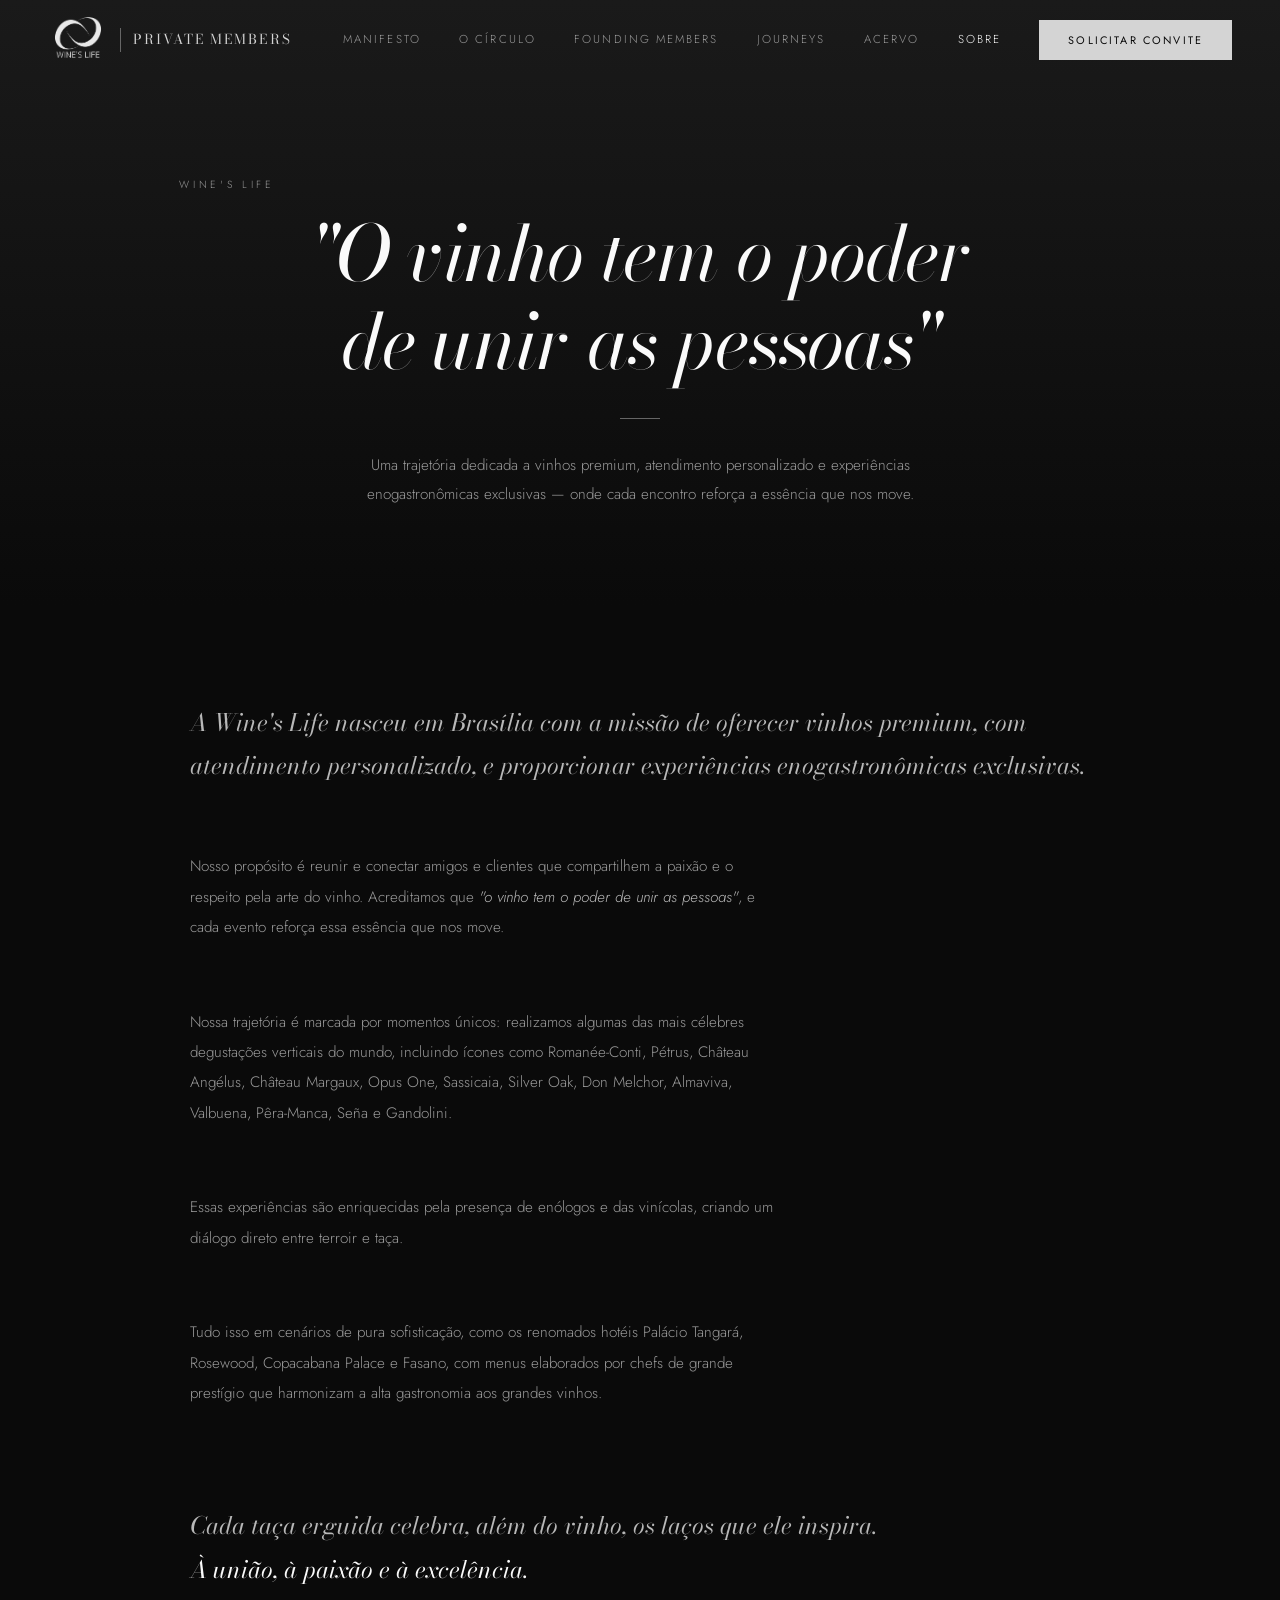
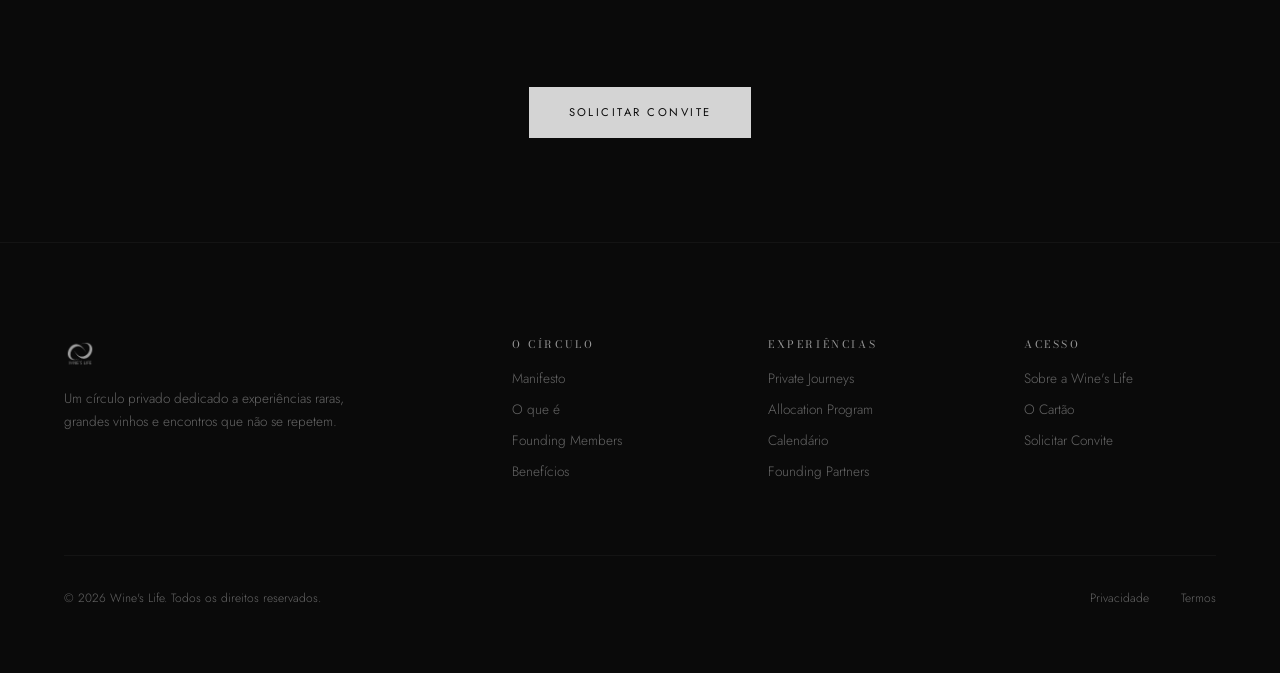
==== about.html @ d75885fa "Wine's Life Private Members - landing page completa Site estático com páginas: index, manifesto, jou" ====
<!DOCTYPE html>
<html lang="pt-BR">
<head>
  <meta charset="UTF-8">
  <meta name="viewport" content="width=device-width, initial-scale=1.0">
  <title>Sobre — Wine's Life Private Members</title>
  <link rel="preconnect" href="https://fonts.googleapis.com">
  <link rel="preconnect" href="https://fonts.gstatic.com" crossorigin>
  <link href="https://fonts.googleapis.com/css2?family=Bodoni+Moda:ital,opsz,wght@0,6..96,400;0,6..96,500;0,6..96,600;0,6..96,700;1,6..96,400;1,6..96,500&family=Jost:wght@200;300;400;500&display=swap" rel="stylesheet">
  <link rel="stylesheet" href="css/style.css">
</head>
<body>

  <nav class="nav">
    <a href="index.html" class="nav__logo">
      <img src="images/logo wines semfundo.png" alt="Wine's Life">
      <span class="nav__logo-text">Private Members</span>
    </a>
    <div class="nav__links">
      <a href="manifesto.html" class="nav__link">Manifesto</a>
      <a href="private-members.html" class="nav__link">O Círculo</a>
      <a href="founding-members.html" class="nav__link">Founding Members</a>
      <a href="journeys.html" class="nav__link">Journeys</a>
      <a href="acervo.html" class="nav__link">Acervo</a>
      <a href="about.html" class="nav__link">Sobre</a>
      <a href="invite.html" class="nav__cta">Solicitar Convite</a>
    </div>
    <div class="nav__toggle"><span></span><span></span><span></span></div>
  </nav>

  <div class="nav__mobile-menu">
    <a href="index.html">Home</a><a href="manifesto.html">Manifesto</a><a href="private-members.html">O Círculo</a><a href="founding-members.html">Founding Members</a><a href="journeys.html">Private Journeys</a><a href="acervo.html">Acervo</a><a href="about.html">Sobre</a><a href="invite.html">Solicitar Convite</a>
  </div>

  <section class="page-header" style="padding-left: var(--space-md); padding-right: var(--space-md);">
    <p class="section__eyebrow reveal">Wine's Life</p>
    <h1 class="section__title reveal" style="font-style: italic;">"O vinho tem o poder<br>de unir as pessoas"</h1>
    <div class="section__divider reveal"></div>
    <p class="section__description reveal">
      Uma trajetória dedicada a vinhos premium, atendimento personalizado
      e experiências enogastronômicas exclusivas — onde cada encontro
      reforça a essência que nos move.
    </p>
  </section>

  <section class="section section--lg section--dark">
    <div class="section__narrow">

      <div class="reveal">
        <p style="font-family: var(--font-display); font-size: clamp(1.2rem, 2vw, 1.5rem); font-style: italic; color: var(--silver-light); line-height: 1.8; margin-bottom: var(--space-lg);">
          A Wine's Life nasceu em Brasília com a missão de oferecer vinhos premium,
          com atendimento personalizado, e proporcionar experiências enogastronômicas
          exclusivas.
        </p>
        <p style="color: var(--silver); line-height: 2; margin-bottom: var(--space-lg);">
          Nosso propósito é reunir e conectar amigos e clientes que compartilhem a
          paixão e o respeito pela arte do vinho. Acreditamos que
          <em style="color: var(--silver-light);">"o vinho tem o poder de unir as pessoas"</em>,
          e cada evento reforça essa essência que nos move.
        </p>
        <p style="color: var(--silver); line-height: 2; margin-bottom: var(--space-lg);">
          Nossa trajetória é marcada por momentos únicos: realizamos algumas das
          mais célebres degustações verticais do mundo, incluindo ícones como
          Romanée-Conti, Pétrus, Château Angélus, Château Margaux, Opus One,
          Sassicaia, Silver Oak, Don Melchor, Almaviva, Valbuena, Pêra-Manca,
          Seña e Gandolini.
        </p>
        <p style="color: var(--silver); line-height: 2; margin-bottom: var(--space-lg);">
          Essas experiências são enriquecidas pela presença de enólogos e das
          vinícolas, criando um diálogo direto entre terroir e taça.
        </p>
        <p style="color: var(--silver); line-height: 2; margin-bottom: var(--space-lg);">
          Tudo isso em cenários de pura sofisticação, como os renomados hotéis
          Palácio Tangará, Rosewood, Copacabana Palace e Fasano, com menus
          elaborados por chefs de grande prestígio que harmonizam a alta
          gastronomia aos grandes vinhos.
        </p>
        <p style="font-family: var(--font-display); font-size: clamp(1.2rem, 2vw, 1.5rem); font-style: italic; color: var(--silver-light); line-height: 1.8; margin-top: var(--space-xl);">
          Cada taça erguida celebra, além do vinho, os laços que ele inspira.
          <br><span style="color: var(--white);">À união, à paixão e à excelência.</span>
        </p>
      </div>

      <div style="text-align: center; margin-top: var(--space-xl);" class="reveal">
        <a href="invite.html" class="btn btn--primary">Solicitar Convite</a>
      </div>

    </div>
  </section>

  <footer class="footer">
    <div class="footer__inner">
      <div class="footer__brand"><img src="images/logo wines semfundo.png" alt="Wine's Life"><p>Um círculo privado dedicado a experiências raras, grandes vinhos e encontros que não se repetem.</p></div>
      <div><h5 class="footer__col-title">O Círculo</h5><div class="footer__links"><a href="manifesto.html">Manifesto</a><a href="private-members.html">O que é</a><a href="founding-members.html">Founding Members</a><a href="benefits.html">Benefícios</a></div></div>
      <div><h5 class="footer__col-title">Experiências</h5><div class="footer__links"><a href="journeys.html">Private Journeys</a><a href="allocation.html">Allocation Program</a><a href="calendar.html">Calendário</a><a href="partners.html">Founding Partners</a></div></div>
      <div><h5 class="footer__col-title">Acesso</h5><div class="footer__links"><a href="about.html">Sobre a Wine's Life</a><a href="card.html">O Cartão</a><a href="invite.html">Solicitar Convite</a></div></div>
    </div>
    <div class="footer__bottom"><p class="footer__copy">&copy; 2026 Wine's Life. Todos os direitos reservados.</p><div class="footer__legal"><a href="#">Privacidade</a><a href="#">Termos</a></div></div>
  </footer>

  <script src="js/main.js"></script>
</body>
</html>
---- css/style.css ----
/* ============================================
   WINE'S LIFE PRIVATE MEMBERS
   Design System — Quiet Luxury
   Ref: Amex Centurion · Soho House · 67 Pall Mall · Krug
   ============================================ */

/* --- CSS Reset & Base --- */
*, *::before, *::after {
  margin: 0;
  padding: 0;
  box-sizing: border-box;
}

:root {
  /* Palette */
  --noir: #0a0a0a;
  --graphite: #1a1a1a;
  --graphite-light: #2a2a2a;
  --silver-dark: #666666;
  --silver: #999999;
  --silver-light: #b8b8b8;
  --platinum: #d4d4d4;
  --cream: #f0f0f0;
  --white: #fafafa;
  --pure-white: #ffffff;

  /* Typography */
  --font-display: 'Bodoni Moda', 'Georgia', serif;
  --font-body: 'Jost', 'Helvetica Neue', sans-serif;
  --font-mono: 'JetBrains Mono', monospace;

  /* Spacing */
  --space-xs: 0.5rem;
  --space-sm: 1rem;
  --space-md: 2rem;
  --space-lg: 4rem;
  --space-xl: 6rem;
  --space-2xl: 10rem;

  /* Transitions */
  --ease-out: cubic-bezier(0.16, 1, 0.3, 1);
  --ease-in-out: cubic-bezier(0.65, 0, 0.35, 1);
  --duration-fast: 0.3s;
  --duration-medium: 0.6s;
  --duration-slow: 1.2s;

  /* Layout */
  --nav-height: 80px;
  --max-width: 1400px;
  --content-width: 900px;
}

html {
  font-size: 16px;
  scroll-behavior: smooth;
  -webkit-font-smoothing: antialiased;
  -moz-osx-font-smoothing: grayscale;
}

body {
  font-family: var(--font-body);
  background-color: var(--noir);
  color: var(--platinum);
  line-height: 1.7;
  font-weight: 300;
  overflow-x: hidden;
}

::selection {
  background: var(--silver-dark);
  color: var(--white);
}

img {
  max-width: 100%;
  height: auto;
  display: block;
}

a {
  color: inherit;
  text-decoration: none;
}

ul, ol {
  list-style: none;
}

/* --- Typography --- */
h1, h2, h3, h4, h5, h6 {
  font-family: var(--font-display);
  font-weight: 400;
  line-height: 1.15;
  color: var(--white);
}

h1 {
  font-size: clamp(2.8rem, 6vw, 5.5rem);
  letter-spacing: -0.02em;
}

h2 {
  font-size: clamp(2rem, 4vw, 3.5rem);
  letter-spacing: -0.01em;
}

h3 {
  font-size: clamp(1.4rem, 2.5vw, 2rem);
}

h4 {
  font-size: clamp(1.1rem, 1.5vw, 1.4rem);
}

p {
  font-size: clamp(0.95rem, 1.1vw, 1.1rem);
  max-width: 65ch;
}

.text-silver { color: var(--silver); }
.text-platinum { color: var(--platinum); }
.text-white { color: var(--white); }

.label {
  font-family: var(--font-body);
  font-size: 0.7rem;
  font-weight: 400;
  letter-spacing: 0.25em;
  text-transform: uppercase;
  color: var(--silver);
}

.label--light {
  color: var(--silver-light);
}

/* --- Navigation --- */
.nav {
  position: fixed;
  top: 0;
  left: 0;
  width: 100%;
  height: var(--nav-height);
  z-index: 1000;
  display: flex;
  align-items: center;
  justify-content: space-between;
  padding: 0 clamp(1.5rem, 4vw, 3rem);
  background: transparent;
  transition: background var(--duration-medium) var(--ease-out),
              backdrop-filter var(--duration-medium) var(--ease-out);
}

.nav.scrolled {
  background: rgba(10, 10, 10, 0.92);
  backdrop-filter: blur(20px);
  -webkit-backdrop-filter: blur(20px);
  border-bottom: 1px solid rgba(255,255,255,0.04);
}

.nav__logo {
  display: flex;
  align-items: center;
  gap: 0.75rem;
}

.nav__logo img {
  height: 60px;
  width: auto;
  filter: brightness(0) invert(1);
  opacity: 0.9;
}

.nav__logo-text {
  font-family: var(--font-display);
  font-size: 0.85rem;
  letter-spacing: 0.15em;
  text-transform: uppercase;
  color: var(--platinum);
  font-weight: 400;
  border-left: 1px solid var(--silver-dark);
  padding-left: 0.75rem;
}

.nav__links {
  display: flex;
  align-items: center;
  gap: clamp(1.5rem, 3vw, 2.5rem);
}

.nav__link {
  font-family: var(--font-body);
  font-size: 0.72rem;
  font-weight: 300;
  letter-spacing: 0.18em;
  text-transform: uppercase;
  color: var(--silver);
  transition: color var(--duration-fast) var(--ease-out);
  position: relative;
}

.nav__link::after {
  content: '';
  position: absolute;
  bottom: -4px;
  left: 0;
  width: 0;
  height: 1px;
  background: var(--platinum);
  transition: width var(--duration-medium) var(--ease-out);
}

.nav__link:hover {
  color: var(--white);
}

.nav__link:hover::after {
  width: 100%;
}

.nav__cta {
  font-family: var(--font-body);
  font-size: 0.68rem;
  font-weight: 400;
  letter-spacing: 0.2em;
  text-transform: uppercase;
  color: var(--noir);
  background: var(--platinum);
  padding: 0.65rem 1.8rem;
  transition: all var(--duration-fast) var(--ease-out);
}

.nav__cta:hover {
  background: var(--white);
  transform: translateY(-1px);
}

/* Mobile Nav Toggle */
.nav__toggle {
  display: none;
  flex-direction: column;
  gap: 5px;
  cursor: pointer;
  padding: 8px;
  z-index: 1001;
}

.nav__toggle span {
  width: 24px;
  height: 1px;
  background: var(--platinum);
  transition: all var(--duration-fast) var(--ease-out);
}

.nav__toggle.active span:nth-child(1) {
  transform: rotate(45deg) translateY(4.5px);
}

.nav__toggle.active span:nth-child(2) {
  opacity: 0;
}

.nav__toggle.active span:nth-child(3) {
  transform: rotate(-45deg) translateY(-4.5px);
}

/* Mobile Menu */
.nav__mobile-menu {
  display: none;
  position: fixed;
  top: 0;
  left: 0;
  width: 100%;
  height: 100vh;
  background: var(--noir);
  z-index: 999;
  flex-direction: column;
  align-items: center;
  justify-content: center;
  gap: 2rem;
  opacity: 0;
  pointer-events: none;
  transition: opacity var(--duration-medium) var(--ease-out);
}

.nav__mobile-menu.active {
  opacity: 1;
  pointer-events: all;
}

.nav__mobile-menu a {
  font-family: var(--font-display);
  font-size: 1.8rem;
  color: var(--platinum);
  transition: color var(--duration-fast);
}

.nav__mobile-menu a:hover {
  color: var(--white);
}

/* --- Hero Section --- */
.hero {
  position: relative;
  height: 100vh;
  min-height: 700px;
  display: flex;
  align-items: center;
  justify-content: center;
  text-align: center;
  overflow: hidden;
}

.hero__bg {
  position: absolute;
  inset: 0;
  z-index: 0;
}

.hero__bg img,
.hero__bg video {
  width: 100%;
  height: 100%;
  object-fit: cover;
  opacity: 0.35;
}

.hero__overlay {
  position: absolute;
  inset: 0;
  background: linear-gradient(
    180deg,
    rgba(10,10,10,0.6) 0%,
    rgba(10,10,10,0.3) 40%,
    rgba(10,10,10,0.5) 70%,
    rgba(10,10,10,0.95) 100%
  );
  z-index: 1;
}

.hero__content {
  position: relative;
  z-index: 2;
  max-width: 800px;
  padding: 0 var(--space-md);
}

.hero__eyebrow {
  font-family: var(--font-body);
  font-size: 0.65rem;
  font-weight: 300;
  letter-spacing: 0.35em;
  text-transform: uppercase;
  color: var(--silver);
  margin-bottom: var(--space-md);
  opacity: 0;
  transform: translateY(20px);
  animation: fadeUp 1s var(--ease-out) 0.5s forwards;
}

.hero__title {
  font-family: var(--font-display);
  font-size: clamp(2.4rem, 5.5vw, 4.5rem);
  font-weight: 300;
  letter-spacing: -0.01em;
  line-height: 1.1;
  color: var(--white);
  margin-bottom: var(--space-sm);
  opacity: 0;
  transform: translateY(30px);
  animation: fadeUp 1.2s var(--ease-out) 0.8s forwards;
}

.hero__title em {
  font-style: italic;
  font-weight: 300;
}

.hero__subtitle {
  font-family: var(--font-display);
  font-size: clamp(1rem, 1.5vw, 1.25rem);
  font-weight: 300;
  font-style: italic;
  color: var(--silver-light);
  letter-spacing: 0.05em;
  margin-bottom: var(--space-lg);
  opacity: 0;
  transform: translateY(20px);
  animation: fadeUp 1s var(--ease-out) 1.2s forwards;
}

.hero__divider {
  width: 40px;
  height: 1px;
  background: var(--silver-dark);
  margin: 0 auto var(--space-md);
  opacity: 0;
  animation: fadeIn 1s var(--ease-out) 1.4s forwards;
}

.hero__description {
  font-size: clamp(0.9rem, 1vw, 1rem);
  color: var(--silver);
  max-width: 500px;
  margin: 0 auto var(--space-lg);
  line-height: 1.8;
  opacity: 0;
  transform: translateY(15px);
  animation: fadeUp 1s var(--ease-out) 1.5s forwards;
}

.hero__cta {
  opacity: 0;
  transform: translateY(15px);
  animation: fadeUp 1s var(--ease-out) 1.8s forwards;
}

.hero__scroll {
  position: absolute;
  bottom: 2.5rem;
  left: 50%;
  transform: translateX(-50%);
  z-index: 2;
  display: flex;
  flex-direction: column;
  align-items: center;
  gap: 0.5rem;
  opacity: 0;
  animation: fadeIn 1s var(--ease-out) 2.5s forwards;
}

.hero__scroll-text {
  font-size: 0.6rem;
  letter-spacing: 0.3em;
  text-transform: uppercase;
  color: var(--silver-dark);
}

.hero__scroll-line {
  width: 1px;
  height: 40px;
  background: linear-gradient(to bottom, var(--silver-dark), transparent);
  animation: scrollPulse 2s var(--ease-in-out) infinite;
}

/* --- Buttons --- */
.btn {
  display: inline-block;
  font-family: var(--font-body);
  font-size: 0.7rem;
  font-weight: 400;
  letter-spacing: 0.22em;
  text-transform: uppercase;
  padding: 1rem 2.5rem;
  border: none;
  cursor: pointer;
  transition: all var(--duration-fast) var(--ease-out);
  position: relative;
  overflow: hidden;
}

.btn--primary {
  background: var(--platinum);
  color: var(--noir);
}

.btn--primary:hover {
  background: var(--white);
  transform: translateY(-2px);
  box-shadow: 0 10px 30px rgba(0,0,0,0.3);
}

.btn--outline {
  background: transparent;
  color: var(--platinum);
  border: 1px solid var(--silver-dark);
}

.btn--outline:hover {
  border-color: var(--platinum);
  color: var(--white);
  transform: translateY(-2px);
}

.btn--ghost {
  background: transparent;
  color: var(--silver-light);
  padding: 0.5rem 0;
  letter-spacing: 0.18em;
  border-bottom: 1px solid var(--silver-dark);
}

.btn--ghost:hover {
  color: var(--white);
  border-color: var(--platinum);
}

/* --- Sections --- */
.section {
  padding: var(--space-xl) clamp(1.5rem, 5vw, 4rem);
}

.section--lg {
  padding: var(--space-xl) clamp(1.5rem, 5vw, 4rem);
}

.section__inner {
  max-width: var(--max-width);
  margin: 0 auto;
}

.section__narrow {
  max-width: var(--content-width);
  margin: 0 auto;
}

.section__header {
  text-align: center;
  margin-bottom: var(--space-xl);
}

.section__eyebrow {
  font-family: var(--font-body);
  font-size: 0.65rem;
  font-weight: 300;
  letter-spacing: 0.35em;
  text-transform: uppercase;
  color: var(--silver);
  margin-bottom: var(--space-sm);
}

.section__title {
  margin-bottom: var(--space-md);
}

.section__divider {
  width: 40px;
  height: 1px;
  background: var(--silver-dark);
  margin: 0 auto var(--space-md);
}

.section__description {
  color: var(--silver);
  max-width: 550px;
  margin: 0 auto;
  text-align: center;
  line-height: 1.9;
}

/* Alternating backgrounds */
.section--dark {
  background: var(--noir);
}

.section--graphite {
  background: var(--graphite);
}

.section--gradient {
  background: linear-gradient(180deg, var(--noir) 0%, var(--graphite) 100%);
}

/* --- Horizontal Rule --- */
.hr {
  border: none;
  height: 1px;
  background: linear-gradient(
    90deg,
    transparent 0%,
    var(--silver-dark) 20%,
    var(--silver-dark) 80%,
    transparent 100%
  );
  max-width: var(--max-width);
  margin: 0 auto;
}

/* --- Cards --- */
.card {
  background: var(--graphite);
  border: 1px solid rgba(255,255,255,0.04);
  padding: var(--space-lg);
  transition: all var(--duration-medium) var(--ease-out);
}

.card:hover {
  border-color: rgba(255,255,255,0.08);
  transform: translateY(-4px);
}

.card__number {
  font-family: var(--font-display);
  font-size: 2.5rem;
  font-weight: 300;
  color: var(--silver-dark);
  margin-bottom: var(--space-sm);
}

.card__title {
  font-family: var(--font-display);
  font-size: 1.3rem;
  color: var(--white);
  margin-bottom: var(--space-sm);
}

.card__text {
  color: var(--silver);
  font-size: 0.9rem;
  line-height: 1.8;
}

/* --- Benefits Editorial --- */
.benefits-editorial {
  display: flex;
  flex-direction: column;
  gap: 0;
}

.benefit-row {
  display: grid;
  grid-template-columns: 1fr 1fr;
  gap: 0;
  min-height: 480px;
  border-top: 1px solid rgba(255,255,255,0.06);
}

.benefit-row:last-child {
  border-bottom: 1px solid rgba(255,255,255,0.06);
}

.benefit-row:nth-child(even) .benefit-row__image {
  order: 2;
}

.benefit-row:nth-child(even) .benefit-row__content {
  order: 1;
}

.benefit-row__image {
  position: relative;
  overflow: hidden;
}

.benefit-row__image img {
  width: 100%;
  height: 100%;
  object-fit: cover;
  filter: grayscale(20%);
  transition: all var(--duration-slow) var(--ease-out);
}

.benefit-row:hover .benefit-row__image img {
  filter: grayscale(0%);
  transform: scale(1.03);
}

.benefit-row__content {
  display: flex;
  flex-direction: column;
  justify-content: center;
  padding: var(--space-lg) var(--space-xl);
}

.benefit-row__number {
  font-family: var(--font-body);
  font-size: 0.7rem;
  letter-spacing: 0.15em;
  color: var(--silver-dark);
  margin-bottom: var(--space-sm);
}

.benefit-row__title {
  font-family: var(--font-display);
  font-size: clamp(1.3rem, 2.5vw, 1.8rem);
  font-weight: 400;
  color: var(--white);
  font-style: italic;
  margin-bottom: 1rem;
  line-height: 1.2;
}

.benefit-row__text {
  font-size: 0.9rem;
  color: var(--silver);
  line-height: 2;
  max-width: 420px;
}

/* Legacy benefit grid (kept for benefits.html) */
.benefits-grid {
  display: grid;
  grid-template-columns: repeat(auto-fit, minmax(320px, 1fr));
  gap: 1px;
  background: rgba(255,255,255,0.04);
  border: 1px solid rgba(255,255,255,0.04);
}

.benefit-item {
  background: var(--noir);
  padding: var(--space-lg);
  transition: background var(--duration-medium) var(--ease-out);
}

.benefit-item:hover {
  background: var(--graphite);
}

.benefit-item__icon {
  font-size: 1.5rem;
  margin-bottom: var(--space-sm);
  color: var(--silver);
}

.benefit-item__title {
  font-family: var(--font-display);
  font-size: 1.15rem;
  color: var(--white);
  margin-bottom: 0.5rem;
  font-weight: 400;
}

.benefit-item__text {
  font-size: 0.85rem;
  color: var(--silver);
  line-height: 1.8;
}

/* --- Founding Members --- */
.founding {
  text-align: center;
}

.founding__number {
  font-family: var(--font-display);
  font-size: clamp(5rem, 12vw, 10rem);
  font-weight: 300;
  color: var(--silver-dark);
  line-height: 1;
  margin-bottom: var(--space-sm);
  letter-spacing: -0.03em;
}

.founding__label {
  font-family: var(--font-body);
  font-size: 0.7rem;
  letter-spacing: 0.3em;
  text-transform: uppercase;
  color: var(--silver);
  margin-bottom: var(--space-lg);
}

/* --- Partners Logo Grid --- */
.partners-grid {
  display: grid;
  grid-template-columns: repeat(auto-fit, minmax(180px, 1fr));
  gap: var(--space-lg);
  align-items: center;
  justify-items: center;
}

.partners-grid img {
  max-height: 40px;
  width: auto;
  opacity: 0.4;
  filter: brightness(0) invert(1);
  transition: opacity var(--duration-fast) var(--ease-out);
}

.partners-grid img:hover {
  opacity: 0.7;
}

/* --- Journey Cards --- */
.journey-grid {
  display: grid;
  grid-template-columns: repeat(auto-fit, minmax(300px, 1fr));
  gap: 1.5rem;
}

.journey-card {
  position: relative;
  aspect-ratio: 3/4;
  overflow: hidden;
  cursor: pointer;
}

.journey-card__img {
  width: 100%;
  height: 100%;
  object-fit: cover;
  transition: transform var(--duration-slow) var(--ease-out);
}

.journey-card:hover .journey-card__img {
  transform: scale(1.05);
}

.journey-card__overlay {
  position: absolute;
  inset: 0;
  background: linear-gradient(
    180deg,
    transparent 40%,
    rgba(10,10,10,0.9) 100%
  );
  display: flex;
  flex-direction: column;
  justify-content: flex-end;
  padding: var(--space-md);
}

.journey-card__title {
  font-family: var(--font-display);
  font-size: 1.4rem;
  color: var(--white);
  margin-bottom: 0.25rem;
}

.journey-card__subtitle {
  font-size: 0.75rem;
  letter-spacing: 0.15em;
  text-transform: uppercase;
  color: var(--silver);
}

/* --- Timeline / Calendar --- */
.timeline {
  position: relative;
  padding-left: var(--space-lg);
}

.timeline::before {
  content: '';
  position: absolute;
  left: 0;
  top: 0;
  bottom: 0;
  width: 1px;
  background: linear-gradient(
    to bottom,
    transparent,
    var(--silver-dark) 10%,
    var(--silver-dark) 90%,
    transparent
  );
}

.timeline__item {
  position: relative;
  padding-bottom: var(--space-lg);
}

.timeline__item::before {
  content: '';
  position: absolute;
  left: calc(-1 * var(--space-lg) - 3px);
  top: 8px;
  width: 7px;
  height: 7px;
  border-radius: 50%;
  background: var(--silver-dark);
  border: 1px solid var(--silver);
}

.timeline__date {
  font-size: 0.7rem;
  letter-spacing: 0.25em;
  text-transform: uppercase;
  color: var(--silver);
  margin-bottom: 0.5rem;
}

.timeline__title {
  font-family: var(--font-display);
  font-size: 1.3rem;
  color: var(--white);
  margin-bottom: 0.5rem;
}

.timeline__text {
  font-size: 0.9rem;
  color: var(--silver);
}

/* --- Form --- */
.form {
  max-width: 600px;
  margin: 0 auto;
}

.form__group {
  margin-bottom: var(--space-md);
}

.form__label {
  display: block;
  font-size: 0.7rem;
  letter-spacing: 0.2em;
  text-transform: uppercase;
  color: var(--silver);
  margin-bottom: 0.5rem;
}

.form__input,
.form__textarea,
.form__select {
  width: 100%;
  padding: 1rem;
  background: var(--graphite);
  border: 1px solid rgba(255,255,255,0.06);
  color: var(--white);
  font-family: var(--font-body);
  font-size: 0.95rem;
  font-weight: 300;
  transition: border-color var(--duration-fast) var(--ease-out);
  outline: none;
}

.form__input:focus,
.form__textarea:focus,
.form__select:focus {
  border-color: var(--silver);
}

.form__input::placeholder,
.form__textarea::placeholder {
  color: var(--silver-dark);
}

.form__textarea {
  min-height: 120px;
  resize: vertical;
}

.form__select option {
  background: var(--graphite);
  color: var(--white);
}

.form__row {
  display: grid;
  grid-template-columns: 1fr 1fr;
  gap: var(--space-md);
}

.form__submit {
  width: 100%;
  margin-top: var(--space-sm);
}

/* --- Footer --- */
.footer {
  padding: var(--space-xl) clamp(1.5rem, 5vw, 4rem) var(--space-lg);
  border-top: 1px solid rgba(255,255,255,0.04);
}

.footer__inner {
  max-width: var(--max-width);
  margin: 0 auto;
  display: grid;
  grid-template-columns: 2fr 1fr 1fr 1fr;
  gap: var(--space-lg);
}

.footer__brand img {
  height: 32px;
  filter: brightness(0) invert(1);
  opacity: 0.6;
  margin-bottom: var(--space-sm);
}

.footer__brand p {
  font-size: 0.85rem;
  color: var(--silver-dark);
  max-width: 300px;
  line-height: 1.7;
}

.footer__col-title {
  font-size: 0.65rem;
  letter-spacing: 0.25em;
  text-transform: uppercase;
  color: var(--silver);
  margin-bottom: var(--space-sm);
}

.footer__links a {
  display: block;
  font-size: 0.85rem;
  color: var(--silver-dark);
  margin-bottom: 0.5rem;
  transition: color var(--duration-fast);
}

.footer__links a:hover {
  color: var(--platinum);
}

.footer__bottom {
  max-width: var(--max-width);
  margin: var(--space-lg) auto 0;
  padding-top: var(--space-md);
  border-top: 1px solid rgba(255,255,255,0.04);
  display: flex;
  justify-content: space-between;
  align-items: center;
}

.footer__copy {
  font-size: 0.75rem;
  color: var(--silver-dark);
}

.footer__legal {
  display: flex;
  gap: var(--space-md);
}

.footer__legal a {
  font-size: 0.75rem;
  color: var(--silver-dark);
  transition: color var(--duration-fast);
}

.footer__legal a:hover {
  color: var(--platinum);
}

/* --- Manifesto Block --- */
.manifesto-lines {
  text-align: center;
  padding: var(--space-xl) 0;
}

.manifesto-lines p {
  font-family: var(--font-display);
  font-size: clamp(1.4rem, 2.5vw, 2.2rem);
  font-weight: 300;
  font-style: italic;
  color: var(--silver-light);
  line-height: 2;
  max-width: none;
  opacity: 0;
  transform: translateY(15px);
}

.manifesto-lines p.visible {
  opacity: 1;
  transform: translateY(0);
  transition: all var(--duration-slow) var(--ease-out);
}

.manifesto-lines p strong {
  color: var(--white);
  font-weight: 400;
}

/* --- Stat Block --- */
.stats {
  display: grid;
  grid-template-columns: repeat(auto-fit, minmax(200px, 1fr));
  gap: 1px;
  background: rgba(255,255,255,0.04);
  border: 1px solid rgba(255,255,255,0.04);
}

.stat {
  background: var(--noir);
  padding: var(--space-lg);
  text-align: center;
}

.stat__number {
  font-family: var(--font-display);
  font-size: clamp(2rem, 4vw, 3rem);
  font-weight: 300;
  color: var(--white);
  margin-bottom: 0.25rem;
}

.stat__label {
  font-size: 0.7rem;
  letter-spacing: 0.2em;
  text-transform: uppercase;
  color: var(--silver);
}

/* --- Infinite Logo Slider --- */
.logo-slider {
  position: relative;
  overflow: hidden;
  padding: var(--space-lg) 0;
}

/* Progressive Blur Edges */
.progressive-blur {
  position: absolute;
  top: 0;
  height: 100%;
  width: 350px;
  z-index: 2;
  pointer-events: none;
}

.progressive-blur--left {
  left: 0;
}

.progressive-blur--right {
  right: 0;
}

.progressive-blur__layer {
  position: absolute;
  inset: 0;
  pointer-events: none;
}

@media (max-width: 768px) {
  .progressive-blur {
    width: 100px;
  }
}

.logo-slider__track {
  display: flex;
  align-items: center;
  gap: 4rem;
  width: max-content;
  animation: logoSlide 35s linear infinite;
}

.logo-slider:hover .logo-slider__track {
  animation-duration: 70s;
}

.logo-slider__logo {
  height: 200px;
  width: auto;
  flex-shrink: 0;
  pointer-events: none;
  user-select: none;
  opacity: 0.55;
  transition: opacity 0.4s ease;
  object-fit: contain;
}

.logo-slider:hover .logo-slider__logo {
  opacity: 0.75;
}

@keyframes logoSlide {
  0% {
    transform: translateX(0);
  }
  100% {
    transform: translateX(-50%);
  }
}

@media (max-width: 768px) {
  .logo-slider__track {
    gap: 2.5rem;
    animation-duration: 25s;
  }

  .logo-slider__logo {
    height: 80px;
  }
}

/* --- Page Header (for inner pages) --- */
.page-header {
  padding-top: calc(var(--nav-height) + var(--space-xl));
  padding-bottom: var(--space-xl);
  text-align: center;
  background: linear-gradient(180deg, var(--graphite) 0%, var(--noir) 100%);
}

.page-header .section__eyebrow {
  margin-bottom: var(--space-sm);
}

.page-header .section__title {
  margin-bottom: var(--space-md);
}

/* --- Benefits Editorial Responsive --- */
@media (max-width: 768px) {
  .benefit-row {
    grid-template-columns: 1fr;
    min-height: auto;
  }

  .benefit-row__image {
    aspect-ratio: 16/10;
  }

  .benefit-row:nth-child(even) .benefit-row__image {
    order: 0;
  }

  .benefit-row:nth-child(even) .benefit-row__content {
    order: 0;
  }

  .benefit-row__content {
    padding: var(--space-md);
  }
}

/* --- Animations --- */
@keyframes fadeUp {
  to {
    opacity: 1;
    transform: translateY(0);
  }
}

@keyframes fadeIn {
  to {
    opacity: 1;
  }
}

@keyframes scrollPulse {
  0%, 100% { opacity: 0.3; transform: scaleY(1); }
  50% { opacity: 0.7; transform: scaleY(1.2); }
}

/* Reveal on scroll */
.reveal {
  opacity: 0;
  transform: translateY(30px);
  transition: opacity var(--duration-slow) var(--ease-out),
              transform var(--duration-slow) var(--ease-out);
}

.reveal.visible {
  opacity: 1;
  transform: translateY(0);
}

.reveal--delay-1 { transition-delay: 0.1s; }
.reveal--delay-2 { transition-delay: 0.2s; }
.reveal--delay-3 { transition-delay: 0.3s; }
.reveal--delay-4 { transition-delay: 0.4s; }
.reveal--delay-5 { transition-delay: 0.5s; }
.reveal--delay-6 { transition-delay: 0.6s; }

/* --- Responsive --- */
@media (max-width: 1024px) {
  .footer__inner {
    grid-template-columns: 1fr 1fr;
    gap: var(--space-md);
  }
}

@media (max-width: 768px) {
  .nav__links {
    display: none;
  }

  .nav__toggle {
    display: flex;
  }

  .nav__mobile-menu {
    display: flex;
  }

  .form__row {
    grid-template-columns: 1fr;
  }

  .footer__inner {
    grid-template-columns: 1fr;
  }

  .footer__bottom {
    flex-direction: column;
    gap: var(--space-sm);
    text-align: center;
  }

  .hero__title {
    font-size: clamp(2rem, 8vw, 3rem);
  }

  .benefits-grid {
    grid-template-columns: 1fr;
  }

  .journey-grid {
    grid-template-columns: 1fr;
  }

  .stats {
    grid-template-columns: 1fr 1fr;
  }
}

@media (max-width: 480px) {
  .stats {
    grid-template-columns: 1fr;
  }

  .partners-grid {
    grid-template-columns: repeat(2, 1fr);
  }
}

/* ============================================
   LUXURY INTERACTIONS & ANIMATIONS
   ============================================ */

/* --- Custom Cursor --- */
.cursor {
  position: fixed;
  top: 0;
  left: 0;
  width: 20px;
  height: 20px;
  border: 1px solid rgba(255,255,255,0.4);
  border-radius: 50%;
  pointer-events: none;
  z-index: 9999;
  transform: translate(-50%, -50%);
  transition: width 0.4s var(--ease-out),
              height 0.4s var(--ease-out),
              border-color 0.4s var(--ease-out),
              background 0.4s var(--ease-out),
              opacity 0.3s;
  mix-blend-mode: difference;
}

.cursor--dot {
  width: 4px;
  height: 4px;
  background: var(--white);
  border: none;
  transition: width 0.3s var(--ease-out),
              height 0.3s var(--ease-out),
              opacity 0.3s;
}

.cursor.hover {
  width: 60px;
  height: 60px;
  border-color: rgba(255,255,255,0.6);
  background: rgba(255,255,255,0.05);
}

.cursor--dot.hover {
  width: 6px;
  height: 6px;
  opacity: 0.5;
}

.cursor.click {
  transform: translate(-50%, -50%) scale(0.8);
}

@media (max-width: 768px) {
  .cursor, .cursor--dot { display: none; }
}

/* --- Split Text Animation --- */
.split-word {
  display: inline-block;
  overflow: hidden;
}

.split-word .word-inner {
  display: inline-block;
  transform: translateY(105%);
  will-change: transform;
}

/* --- Magnetic Button --- */
.btn-magnetic {
  position: relative;
  transition: transform 0.3s var(--ease-out);
}

/* --- Image Reveal --- */
.img-reveal {
  position: relative;
  overflow: hidden;
}

.img-reveal::after {
  content: '';
  position: absolute;
  inset: 0;
  background: var(--noir);
  transform-origin: left;
  z-index: 1;
}

.img-reveal img,
.img-reveal video {
  transform: scale(1.3);
  will-change: transform;
}

/* --- Line Draw --- */
.line-draw {
  width: 0;
  transition: none;
}

/* --- Fade Slide Variants --- */
.gsap-fade-up {
  opacity: 0;
  transform: translateY(60px);
}

.gsap-fade-left {
  opacity: 0;
  transform: translateX(-60px);
}

.gsap-fade-right {
  opacity: 0;
  transform: translateX(60px);
}

.gsap-scale-in {
  opacity: 0;
  transform: scale(0.9);
}

/* --- Parallax --- */
[data-parallax] {
  will-change: transform;
}

/* --- Smooth number counter --- */
.counter-animated {
  font-variant-numeric: tabular-nums;
}

/* --- Hero enhanced --- */
.hero__title .line {
  display: block;
  overflow: hidden;
}

.hero__title .line-inner {
  display: block;
  transform: translateY(110%);
}

/* --- Stagger children --- */
.stagger-children > * {
  opacity: 0;
  transform: translateY(30px);
}

/* --- Horizontal line animation --- */
.hr-animated {
  transform: scaleX(0);
  transform-origin: left;
}

/* --- Nav link hover line enhanced --- */
.nav__link {
  overflow: hidden;
}

/* --- Journey card enhanced hover --- */
.journey-card {
  overflow: hidden;
}

.journey-card::before {
  content: '';
  position: absolute;
  inset: 0;
  background: rgba(10,10,10,0);
  z-index: 1;
  transition: background var(--duration-medium) var(--ease-out);
}

.journey-card:hover::before {
  background: rgba(10,10,10,0.2);
}

/* --- Benefit item hover glow --- */
.benefit-item {
  position: relative;
}

.benefit-item::before {
  content: '';
  position: absolute;
  top: 0;
  left: 0;
  width: 2px;
  height: 0;
  background: var(--silver-dark);
  transition: height var(--duration-medium) var(--ease-out);
}

.benefit-item:hover::before {
  height: 100%;
}

/* --- Smooth Lenis --- */
html.lenis, html.lenis body {
  height: auto;
}

.lenis.lenis-smooth {
  scroll-behavior: auto !important;
}

.lenis.lenis-smooth [data-lenis-prevent] {
  overscroll-behavior: contain;
}

.lenis.lenis-stopped {
  overflow: hidden;
}

/* --- Page loader --- */
.loader {
  position: fixed;
  inset: 0;
  background: var(--noir);
  z-index: 10000;
  display: flex;
  align-items: center;
  justify-content: center;
  flex-direction: column;
  gap: 1rem;
}

.loader__text {
  font-family: var(--font-display);
  font-size: 0.8rem;
  letter-spacing: 0.3em;
  text-transform: uppercase;
  color: var(--silver-dark);
}

.loader__bar {
  width: 120px;
  height: 1px;
  background: var(--graphite-light);
  position: relative;
  overflow: hidden;
}

.loader__bar-fill {
  position: absolute;
  top: 0;
  left: 0;
  height: 100%;
  width: 0;
  background: var(--silver);
}

/* ============================================
   MARQUEE / TICKER
   ============================================ */
.marquee {
  overflow: hidden;
  white-space: nowrap;
  padding: var(--space-md) 0;
  border-top: 1px solid rgba(255,255,255,0.04);
  border-bottom: 1px solid rgba(255,255,255,0.04);
  position: relative;
}

.marquee__track {
  display: inline-flex;
  align-items: center;
  gap: 2rem;
  animation: marqueeScroll 30s linear infinite;
}

.marquee--reverse .marquee__track {
  animation: marqueeScrollReverse 25s linear infinite;
}

.marquee__item {
  font-family: var(--font-display);
  font-size: clamp(1rem, 2vw, 1.4rem);
  font-weight: 300;
  font-style: italic;
  color: var(--silver-dark);
  letter-spacing: 0.05em;
}

.marquee__separator {
  font-size: 0.5rem;
  color: var(--silver-dark);
  opacity: 0.4;
}

@keyframes marqueeScroll {
  0% { transform: translateX(0); }
  100% { transform: translateX(-50%); }
}

@keyframes marqueeScrollReverse {
  0% { transform: translateX(-50%); }
  100% { transform: translateX(0); }
}

/* ============================================
   HORIZONTAL SCROLL SECTION
   ============================================ */
.hscroll-section {
  position: relative;
  overflow: hidden;
  background: var(--noir);
}

.hscroll-header {
  text-align: center;
  padding: var(--space-xl) var(--space-md) var(--space-lg);
}

.hscroll-wrapper {
  overflow: hidden;
  position: relative;
}

.hscroll-track {
  display: flex;
  gap: 1.5rem;
  padding: 0 clamp(1.5rem, 5vw, 4rem) var(--space-lg);
  will-change: transform;
}

.hscroll-card {
  flex: 0 0 clamp(300px, 35vw, 450px);
  aspect-ratio: 3/4;
  position: relative;
  overflow: hidden;
  border: 1px solid rgba(255,255,255,0.04);
  transition: border-color var(--duration-medium) var(--ease-out);
  perspective: 800px;
}

.hscroll-card:hover {
  border-color: rgba(255,255,255,0.1);
}

.hscroll-card__bg {
  position: absolute;
  inset: 0;
  transition: transform var(--duration-slow) var(--ease-out);
}

.hscroll-card__bg::after {
  content: '';
  position: absolute;
  inset: 0;
  background: linear-gradient(180deg, rgba(10,10,10,0.3) 0%, rgba(10,10,10,0.7) 100%);
  pointer-events: none;
}

.hscroll-card:hover .hscroll-card__bg {
  transform: scale(1.05);
}

.hscroll-card__content {
  position: relative;
  z-index: 1;
  height: 100%;
  display: flex;
  flex-direction: column;
  justify-content: flex-end;
  padding: var(--space-lg);
}

.hscroll-card__number {
  font-family: var(--font-body);
  font-size: 0.65rem;
  letter-spacing: 0.3em;
  color: var(--silver-dark);
  position: absolute;
  top: var(--space-lg);
  left: var(--space-lg);
}

.hscroll-card__title {
  font-family: var(--font-display);
  font-size: clamp(1.6rem, 3vw, 2.2rem);
  font-weight: 300;
  font-style: italic;
  color: var(--white);
  margin-bottom: 0.25rem;
}

.hscroll-card__region {
  font-size: 0.65rem;
  letter-spacing: 0.2em;
  text-transform: uppercase;
  color: var(--silver);
  margin-bottom: var(--space-sm);
}

.hscroll-card__text {
  font-size: 0.85rem;
  color: var(--silver-dark);
  line-height: 1.7;
  max-width: 300px;
}

/* ============================================
   GRAIN / NOISE TEXTURE OVERLAY
   ============================================ */
.grain {
  position: fixed;
  inset: 0;
  z-index: 9998;
  pointer-events: none;
  opacity: 0.035;
  mix-blend-mode: overlay;
  background-image: url("data:image/svg+xml,%3Csvg viewBox='0 0 256 256' xmlns='http://www.w3.org/2000/svg'%3E%3Cfilter id='noise'%3E%3CfeTurbulence type='fractalNoise' baseFrequency='0.9' numOctaves='4' stitchTiles='stitch'/%3E%3C/filter%3E%3Crect width='100%25' height='100%25' filter='url(%23noise)'/%3E%3C/svg%3E");
  background-repeat: repeat;
  background-size: 200px;
  animation: grainShift 0.5s steps(5) infinite;
}

@keyframes grainShift {
  0%, 100% { transform: translate(0, 0); }
  20% { transform: translate(-5px, 5px); }
  40% { transform: translate(5px, -5px); }
  60% { transform: translate(-3px, -3px); }
  80% { transform: translate(3px, 3px); }
}

/* ============================================
   STICKY TEXT / WORD-BY-WORD SECTION
   ============================================ */
.sticky-text-section {
  min-height: 200vh;
  position: relative;
  background: var(--noir);
}

.sticky-text-wrapper {
  position: sticky;
  top: 0;
  height: 100vh;
  display: flex;
  align-items: center;
  justify-content: center;
  padding: 0 clamp(2rem, 8vw, 10rem);
}

.word-by-word {
  font-family: var(--font-display);
  font-size: clamp(1.5rem, 3vw, 2.5rem);
  font-weight: 300;
  line-height: 1.6;
  text-align: center;
  max-width: 800px;
  color: var(--white);
}

.word-by-word .wbw-word {
  display: inline-block;
  opacity: 0.12;
  transition: opacity 0.1s;
  margin-right: 0.3em;
}

.word-by-word .wbw-word.active {
  opacity: 1;
}

/* ============================================
   3D TILT CARDS
   ============================================ */
.tilt-card {
  transform-style: preserve-3d;
  transition: transform var(--duration-fast) var(--ease-out);
}

.tilt-card__inner {
  transform: translateZ(20px);
}

.tilt-card__shine {
  position: absolute;
  inset: 0;
  background: radial-gradient(
    circle at var(--mouse-x, 50%) var(--mouse-y, 50%),
    rgba(255,255,255,0.06) 0%,
    transparent 60%
  );
  pointer-events: none;
  opacity: 0;
  transition: opacity var(--duration-medium) var(--ease-out);
}

.tilt-card:hover .tilt-card__shine {
  opacity: 1;
}

/* ============================================
   TEXT SCRAMBLE
   ============================================ */
.scramble-char {
  display: inline-block;
  transition: opacity 0.05s;
}

.scramble-char.scrambling {
  opacity: 0.4;
  color: var(--silver-dark);
}
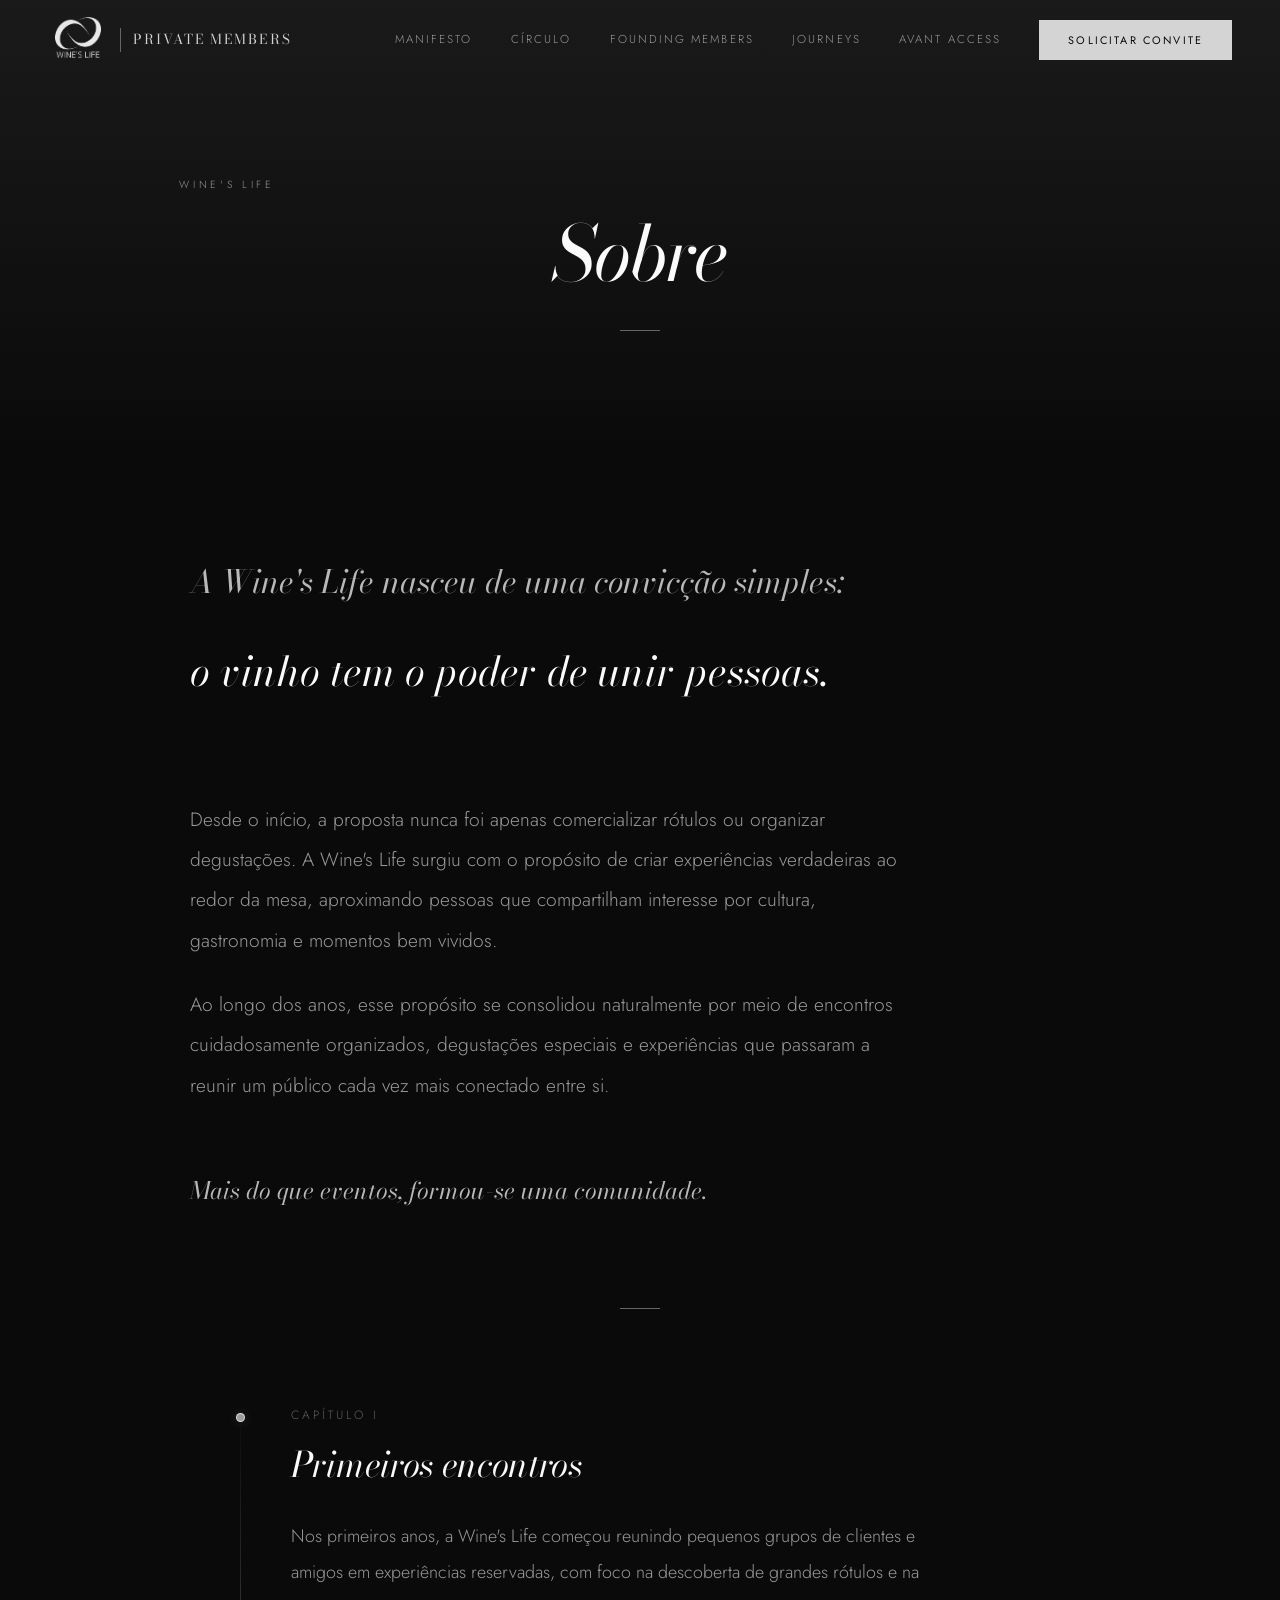
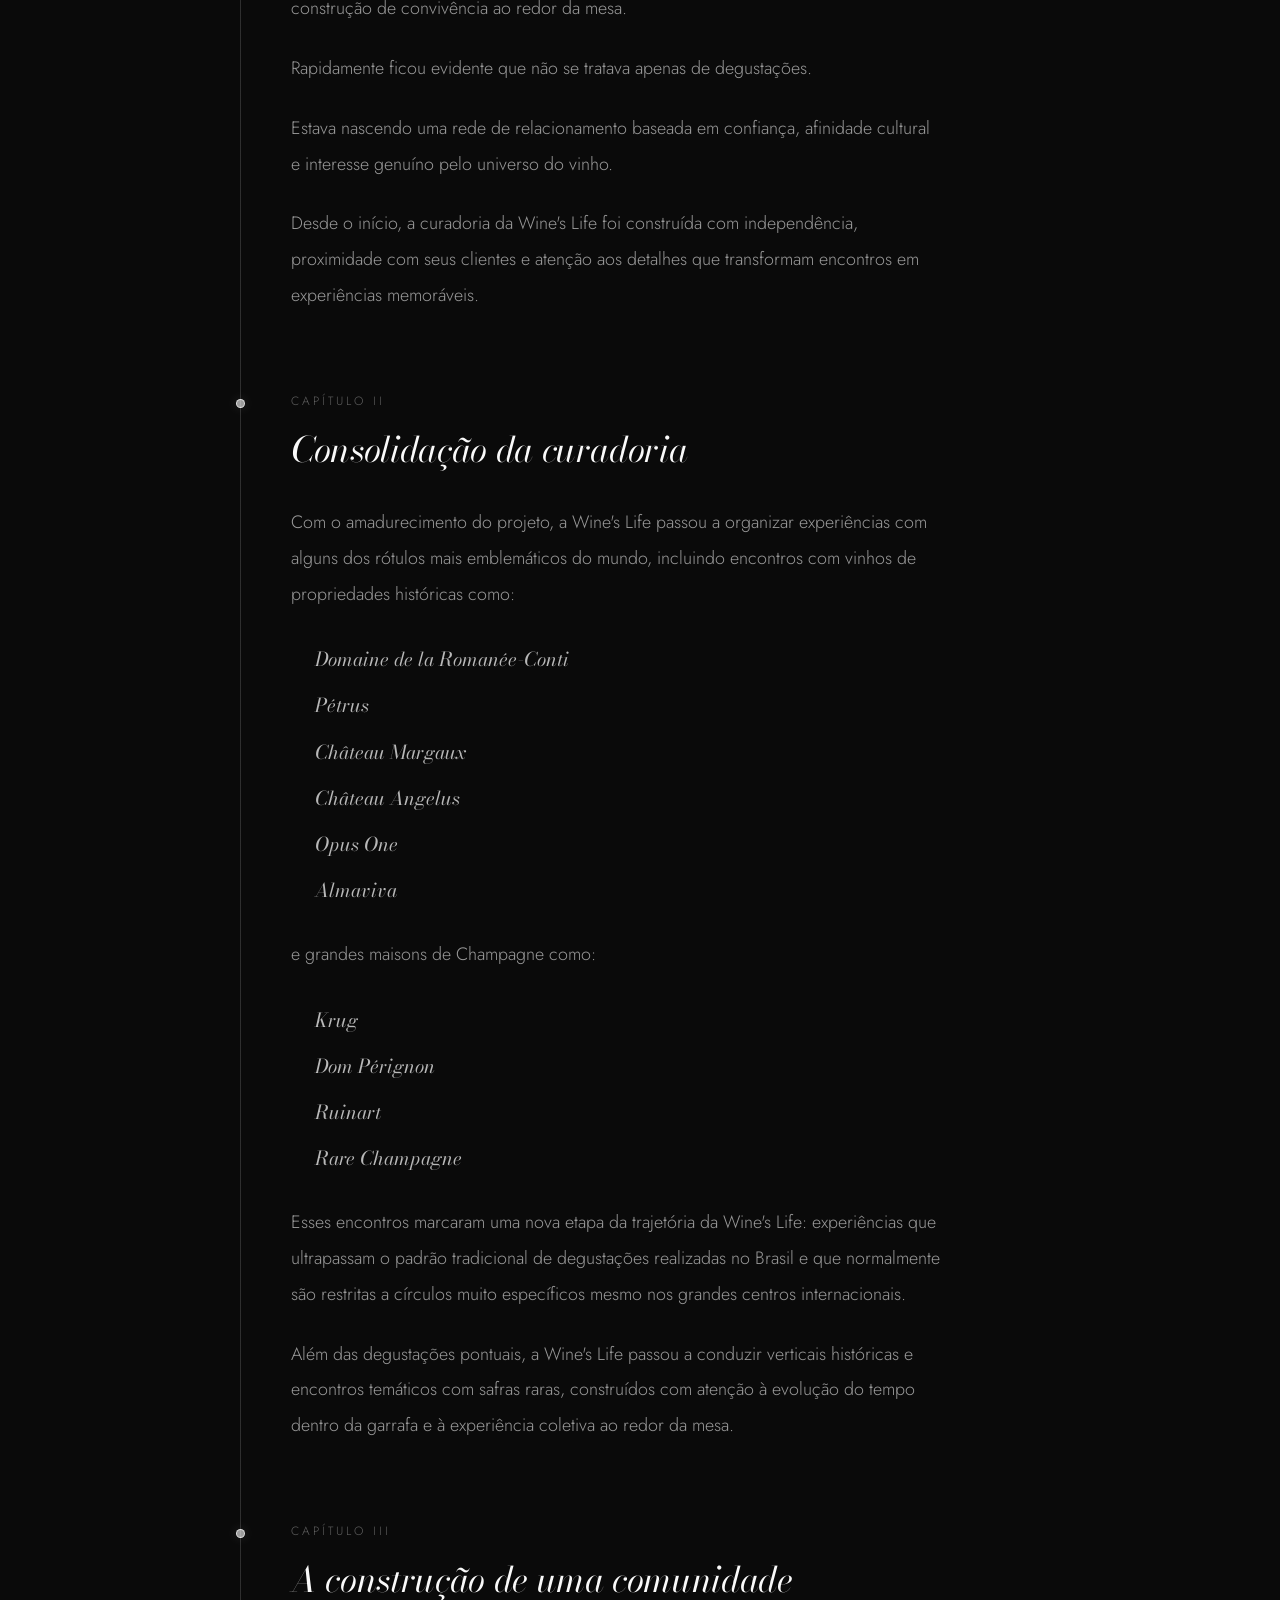
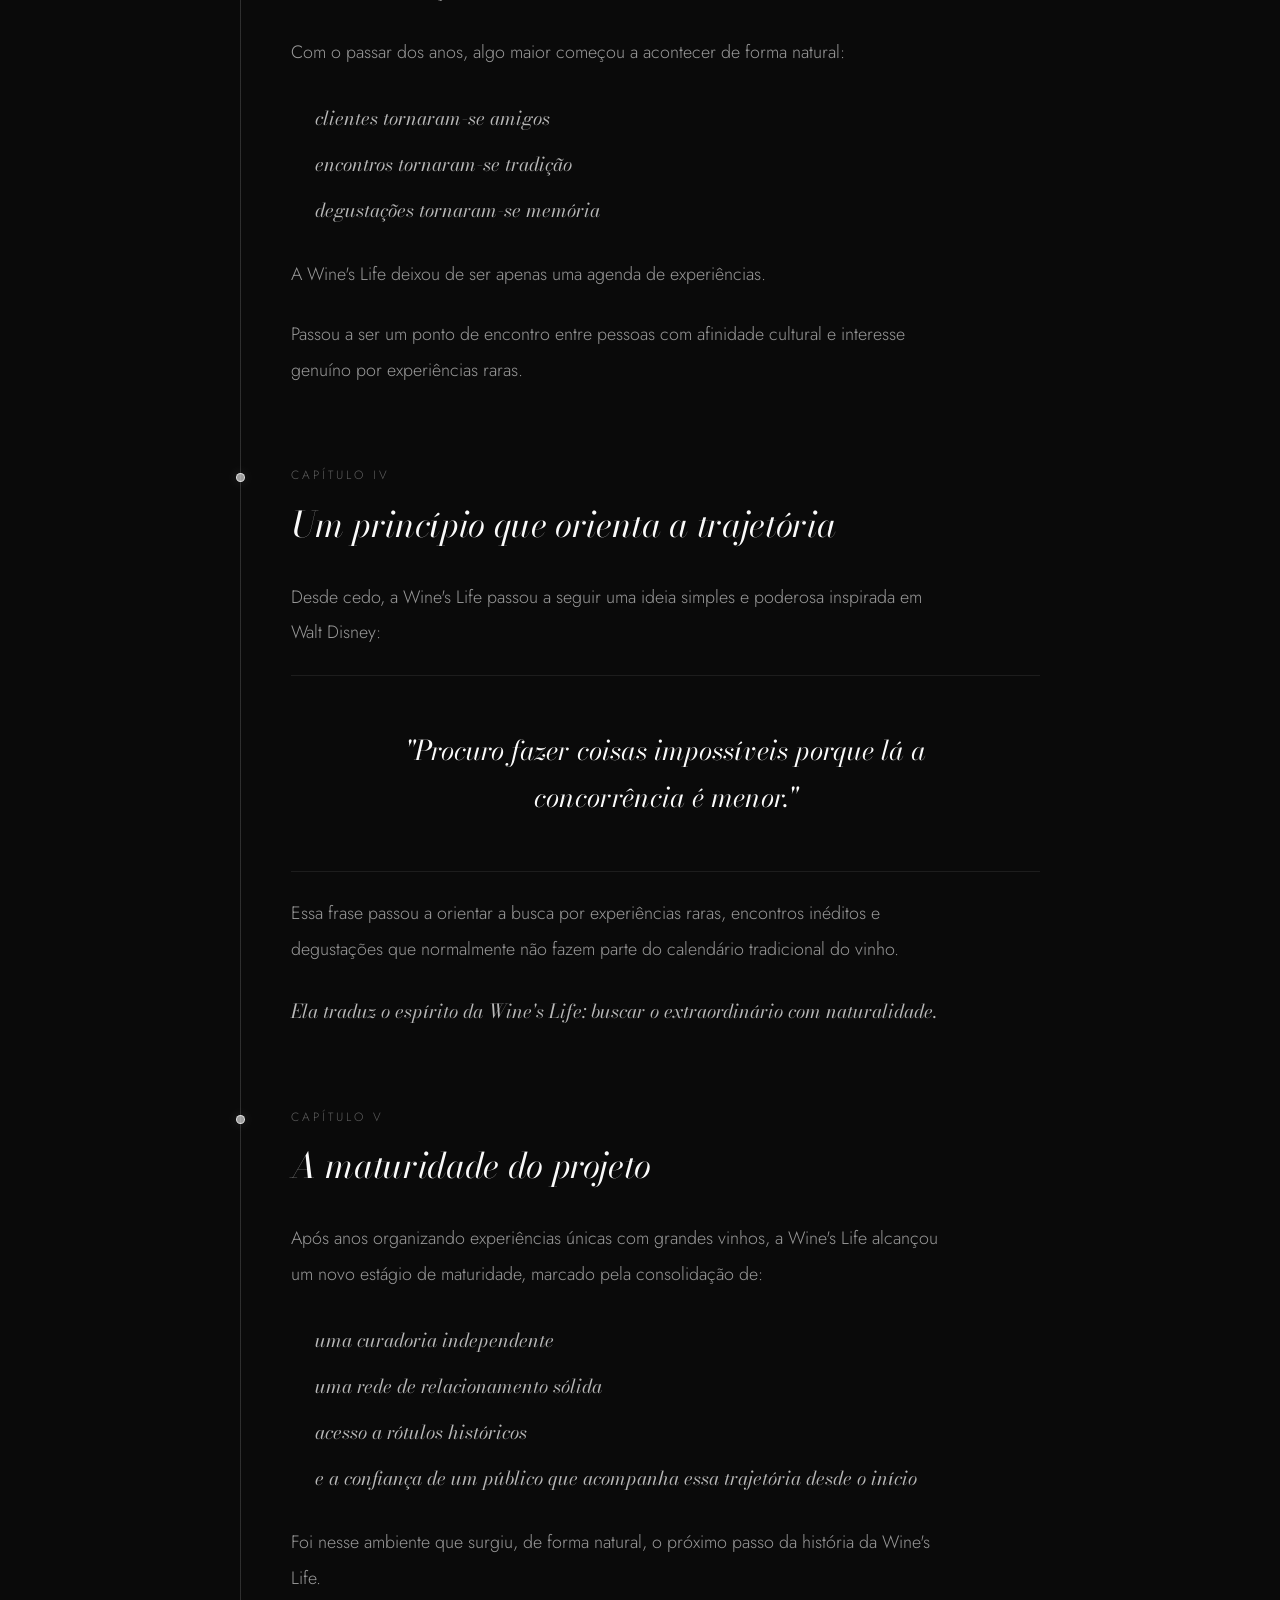
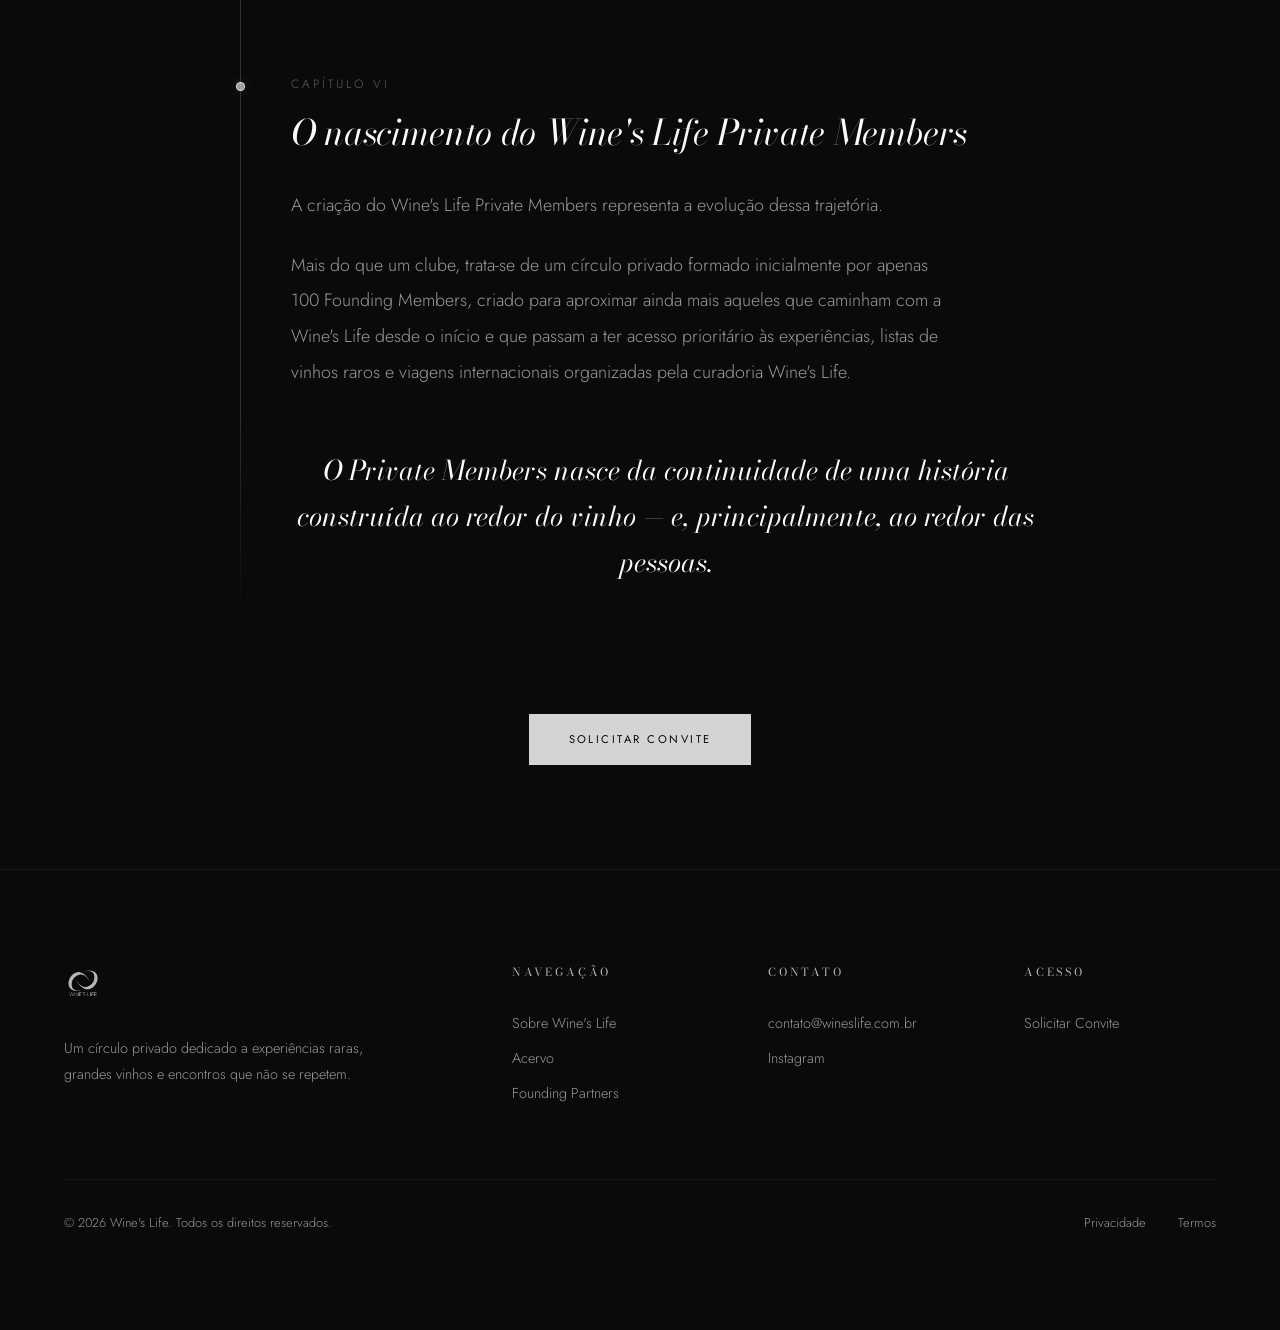
==== commit dbdce7e7: "Update about page with timeline layout and increased typography Add vertical timeline with 6 chapter" ====
--- a/about.html
+++ b/about.html
@@ -8,6 +8,194 @@
   <link rel="preconnect" href="https://fonts.gstatic.com" crossorigin>
   <link href="https://fonts.googleapis.com/css2?family=Bodoni+Moda:ital,opsz,wght@0,6..96,400;0,6..96,500;0,6..96,600;0,6..96,700;1,6..96,400;1,6..96,500&family=Jost:wght@200;300;400;500&display=swap" rel="stylesheet">
   <link rel="stylesheet" href="css/style.css">
+
+  <style>
+    /* ── Timeline ── */
+    .timeline {
+      position: relative;
+      padding: 0;
+      max-width: 800px;
+      margin: 0 auto;
+    }
+
+    /* Vertical line */
+    .timeline::before {
+      content: '';
+      position: absolute;
+      left: 0;
+      top: 0;
+      bottom: 0;
+      width: 1px;
+      background: linear-gradient(to bottom, transparent, rgba(255,255,255,0.15) 5%, rgba(255,255,255,0.15) 95%, transparent);
+    }
+
+    /* Each timeline block */
+    .timeline__block {
+      position: relative;
+      padding-left: clamp(2.5rem, 4vw, 4rem);
+      padding-bottom: clamp(4rem, 6vw, 6rem);
+    }
+
+    .timeline__block:last-child {
+      padding-bottom: 0;
+    }
+
+    /* Dot on the line */
+    .timeline__block::before {
+      content: '';
+      position: absolute;
+      left: -4px;
+      top: 8px;
+      width: 9px;
+      height: 9px;
+      border-radius: 50%;
+      background: rgba(255,255,255,0.25);
+      border: 1px solid rgba(255,255,255,0.4);
+      transition: background 0.4s ease, border-color 0.4s ease, box-shadow 0.4s ease;
+    }
+
+    .timeline__block.is-visible::before {
+      background: rgba(255,255,255,0.6);
+      border-color: rgba(255,255,255,0.7);
+      box-shadow: 0 0 12px rgba(255,255,255,0.15);
+    }
+
+    /* Year / era label */
+    .timeline__era {
+      font-family: var(--font-body);
+      font-size: 0.75rem;
+      font-weight: 300;
+      letter-spacing: 0.25em;
+      text-transform: uppercase;
+      color: rgba(255,255,255,0.35);
+      margin-bottom: 1rem;
+    }
+
+    /* Section headings */
+    .timeline__title {
+      font-family: var(--font-display);
+      font-size: clamp(1.6rem, 2.8vw, 2.2rem);
+      font-weight: 400;
+      font-style: italic;
+      color: var(--white);
+      margin-bottom: clamp(1.5rem, 2.5vw, 2rem);
+      line-height: 1.3;
+    }
+
+    /* Body text */
+    .timeline__text {
+      color: var(--silver);
+      font-size: clamp(1rem, 1.4vw, 1.15rem);
+      line-height: 2;
+      margin-bottom: 1.5rem;
+    }
+
+    .timeline__text:last-child {
+      margin-bottom: 0;
+    }
+
+    /* Highlight / italic accent text */
+    .timeline__accent {
+      font-family: var(--font-display);
+      font-style: italic;
+      color: var(--silver-light);
+      font-size: clamp(1.05rem, 1.5vw, 1.2rem);
+      line-height: 2;
+    }
+
+    /* Wine list */
+    .timeline__list {
+      font-family: var(--font-display);
+      font-style: italic;
+      color: var(--silver-light);
+      font-size: clamp(1.05rem, 1.5vw, 1.2rem);
+      line-height: 2.4;
+      padding-left: 1.5rem;
+      margin-bottom: 1.5rem;
+    }
+
+    /* Quote block */
+    .timeline__quote {
+      font-family: var(--font-display);
+      font-size: clamp(1.3rem, 2.2vw, 1.7rem);
+      font-style: italic;
+      color: var(--white);
+      line-height: 1.7;
+      text-align: center;
+      padding: clamp(2rem, 4vw, 3.5rem) clamp(1rem, 3vw, 2.5rem);
+      border-top: 1px solid rgba(255,255,255,0.08);
+      border-bottom: 1px solid rgba(255,255,255,0.08);
+      margin: 1.5rem 0;
+    }
+
+    /* Large intro text */
+    .about-intro__lead {
+      font-family: var(--font-display);
+      font-size: clamp(1.5rem, 2.5vw, 2rem);
+      font-style: italic;
+      color: var(--silver-light);
+      line-height: 1.7;
+      margin-bottom: var(--space-md);
+    }
+
+    .about-intro__headline {
+      font-family: var(--font-display);
+      font-size: clamp(1.8rem, 3.2vw, 2.6rem);
+      font-style: italic;
+      color: var(--white);
+      line-height: 1.5;
+      margin-bottom: var(--space-xl);
+    }
+
+    .about-intro__body {
+      color: var(--silver);
+      font-size: clamp(1.05rem, 1.5vw, 1.2rem);
+      line-height: 2.1;
+      margin-bottom: 1.5rem;
+    }
+
+    .about-intro__close {
+      font-family: var(--font-display);
+      font-size: clamp(1.2rem, 2vw, 1.5rem);
+      font-style: italic;
+      color: var(--silver-light);
+      line-height: 1.8;
+      margin-top: var(--space-lg);
+    }
+
+    /* Closing statement */
+    .timeline__closing {
+      font-family: var(--font-display);
+      font-size: clamp(1.3rem, 2.2vw, 1.7rem);
+      font-style: italic;
+      color: var(--white);
+      line-height: 1.7;
+      text-align: center;
+      padding: var(--space-md) 0;
+    }
+
+    /* Line progress animation */
+    .timeline__progress {
+      position: absolute;
+      left: 0;
+      top: 0;
+      width: 1px;
+      height: 0;
+      background: linear-gradient(to bottom, rgba(255,255,255,0.5), rgba(255,255,255,0.2));
+      transition: height 0.1s linear;
+      z-index: 1;
+    }
+
+    /* Responsive */
+    @media (max-width: 768px) {
+      .timeline {
+        padding-left: 0.5rem;
+      }
+      .timeline__block {
+        padding-left: 2rem;
+      }
+    }
+  </style>
 </head>
 <body>
 
@@ -17,72 +205,179 @@
       <span class="nav__logo-text">Private Members</span>
     </a>
     <div class="nav__links">
-      <a href="manifesto.html" class="nav__link">Manifesto</a>
-      <a href="private-members.html" class="nav__link">O Círculo</a>
-      <a href="founding-members.html" class="nav__link">Founding Members</a>
-      <a href="journeys.html" class="nav__link">Journeys</a>
-      <a href="acervo.html" class="nav__link">Acervo</a>
-      <a href="about.html" class="nav__link">Sobre</a>
-      <a href="invite.html" class="nav__cta">Solicitar Convite</a>
+      <a href="index.html#manifesto" class="nav__link">Manifesto</a>
+      <a href="index.html#circulo" class="nav__link">Círculo</a>
+      <a href="index.html#founding" class="nav__link">Founding Members</a>
+      <a href="index.html#journeys" class="nav__link">Journeys</a>
+      <a href="index.html#avant-access" class="nav__link">Avant Access</a>
+      <a href="index.html#convite" class="nav__cta">Solicitar Convite</a>
     </div>
     <div class="nav__toggle"><span></span><span></span><span></span></div>
   </nav>
 
   <div class="nav__mobile-menu">
-    <a href="index.html">Home</a><a href="manifesto.html">Manifesto</a><a href="private-members.html">O Círculo</a><a href="founding-members.html">Founding Members</a><a href="journeys.html">Private Journeys</a><a href="acervo.html">Acervo</a><a href="about.html">Sobre</a><a href="invite.html">Solicitar Convite</a>
+    <a href="index.html">Home</a><a href="index.html#manifesto">Manifesto</a><a href="index.html#circulo">Círculo</a><a href="index.html#founding">Founding Members</a><a href="index.html#journeys">Journeys</a><a href="index.html#avant-access">Avant Access</a><a href="index.html#convite">Solicitar Convite</a>
   </div>
 
   <section class="page-header" style="padding-left: var(--space-md); padding-right: var(--space-md);">
     <p class="section__eyebrow reveal">Wine's Life</p>
-    <h1 class="section__title reveal" style="font-style: italic;">"O vinho tem o poder<br>de unir as pessoas"</h1>
+    <h1 class="section__title reveal" style="font-style: italic;">Sobre</h1>
     <div class="section__divider reveal"></div>
-    <p class="section__description reveal">
-      Uma trajetória dedicada a vinhos premium, atendimento personalizado
-      e experiências enogastronômicas exclusivas — onde cada encontro
-      reforça a essência que nos move.
-    </p>
   </section>
 
   <section class="section section--lg section--dark">
     <div class="section__narrow">
 
-      <div class="reveal">
-        <p style="font-family: var(--font-display); font-size: clamp(1.2rem, 2vw, 1.5rem); font-style: italic; color: var(--silver-light); line-height: 1.8; margin-bottom: var(--space-lg);">
-          A Wine's Life nasceu em Brasília com a missão de oferecer vinhos premium,
-          com atendimento personalizado, e proporcionar experiências enogastronômicas
-          exclusivas.
+      <!-- Intro (sem timeline) -->
+      <div class="reveal" style="margin-bottom: var(--space-xl);">
+        <p class="about-intro__lead">
+          A Wine's Life nasceu de uma convicção simples:
         </p>
-        <p style="color: var(--silver); line-height: 2; margin-bottom: var(--space-lg);">
-          Nosso propósito é reunir e conectar amigos e clientes que compartilhem a
-          paixão e o respeito pela arte do vinho. Acreditamos que
-          <em style="color: var(--silver-light);">"o vinho tem o poder de unir as pessoas"</em>,
-          e cada evento reforça essa essência que nos move.
+        <p class="about-intro__headline">
+          o vinho tem o poder de unir pessoas.
         </p>
-        <p style="color: var(--silver); line-height: 2; margin-bottom: var(--space-lg);">
-          Nossa trajetória é marcada por momentos únicos: realizamos algumas das
-          mais célebres degustações verticais do mundo, incluindo ícones como
-          Romanée-Conti, Pétrus, Château Angélus, Château Margaux, Opus One,
-          Sassicaia, Silver Oak, Don Melchor, Almaviva, Valbuena, Pêra-Manca,
-          Seña e Gandolini.
+        <p class="about-intro__body">
+          Desde o início, a proposta nunca foi apenas comercializar rótulos ou organizar degustações. A Wine's Life surgiu com o propósito de criar experiências verdadeiras ao redor da mesa, aproximando pessoas que compartilham interesse por cultura, gastronomia e momentos bem vividos.
         </p>
-        <p style="color: var(--silver); line-height: 2; margin-bottom: var(--space-lg);">
-          Essas experiências são enriquecidas pela presença de enólogos e das
-          vinícolas, criando um diálogo direto entre terroir e taça.
+        <p class="about-intro__body">
+          Ao longo dos anos, esse propósito se consolidou naturalmente por meio de encontros cuidadosamente organizados, degustações especiais e experiências que passaram a reunir um público cada vez mais conectado entre si.
         </p>
-        <p style="color: var(--silver); line-height: 2; margin-bottom: var(--space-lg);">
-          Tudo isso em cenários de pura sofisticação, como os renomados hotéis
-          Palácio Tangará, Rosewood, Copacabana Palace e Fasano, com menus
-          elaborados por chefs de grande prestígio que harmonizam a alta
-          gastronomia aos grandes vinhos.
+        <p class="about-intro__close">
+          Mais do que eventos, formou-se uma comunidade.
         </p>
-        <p style="font-family: var(--font-display); font-size: clamp(1.2rem, 2vw, 1.5rem); font-style: italic; color: var(--silver-light); line-height: 1.8; margin-top: var(--space-xl);">
-          Cada taça erguida celebra, além do vinho, os laços que ele inspira.
-          <br><span style="color: var(--white);">À união, à paixão e à excelência.</span>
-        </p>
-      </div>
+      </div>
+
+      <div class="section__divider" style="margin: var(--space-xl) auto;"></div>
+
+      <!-- Timeline -->
+      <div class="timeline">
+        <div class="timeline__progress"></div>
+
+        <!-- 01 — Primeiros encontros -->
+        <div class="timeline__block reveal">
+          <div class="timeline__era">Capítulo I</div>
+          <h2 class="timeline__title">Primeiros encontros</h2>
+          <p class="timeline__text">
+            Nos primeiros anos, a Wine's Life começou reunindo pequenos grupos de clientes e amigos em experiências reservadas, com foco na descoberta de grandes rótulos e na construção de convivência ao redor da mesa.
+          </p>
+          <p class="timeline__text">
+            Rapidamente ficou evidente que não se tratava apenas de degustações.
+          </p>
+          <p class="timeline__text">
+            Estava nascendo uma rede de relacionamento baseada em confiança, afinidade cultural e interesse genuíno pelo universo do vinho.
+          </p>
+          <p class="timeline__text">
+            Desde o início, a curadoria da Wine's Life foi construída com independência, proximidade com seus clientes e atenção aos detalhes que transformam encontros em experiências memoráveis.
+          </p>
+        </div>
+
+        <!-- 02 — Consolidação -->
+        <div class="timeline__block reveal">
+          <div class="timeline__era">Capítulo II</div>
+          <h2 class="timeline__title">Consolidação da curadoria</h2>
+          <p class="timeline__text">
+            Com o amadurecimento do projeto, a Wine's Life passou a organizar experiências com alguns dos rótulos mais emblemáticos do mundo, incluindo encontros com vinhos de propriedades históricas como:
+          </p>
+          <div class="timeline__list">
+            Domaine de la Romanée-Conti<br>
+            Pétrus<br>
+            Château Margaux<br>
+            Château Angelus<br>
+            Opus One<br>
+            Almaviva
+          </div>
+          <p class="timeline__text">
+            e grandes maisons de Champagne como:
+          </p>
+          <div class="timeline__list">
+            Krug<br>
+            Dom Pérignon<br>
+            Ruinart<br>
+            Rare Champagne
+          </div>
+          <p class="timeline__text">
+            Esses encontros marcaram uma nova etapa da trajetória da Wine's Life: experiências que ultrapassam o padrão tradicional de degustações realizadas no Brasil e que normalmente são restritas a círculos muito específicos mesmo nos grandes centros internacionais.
+          </p>
+          <p class="timeline__text">
+            Além das degustações pontuais, a Wine's Life passou a conduzir verticais históricas e encontros temáticos com safras raras, construídos com atenção à evolução do tempo dentro da garrafa e à experiência coletiva ao redor da mesa.
+          </p>
+        </div>
+
+        <!-- 03 — Comunidade -->
+        <div class="timeline__block reveal">
+          <div class="timeline__era">Capítulo III</div>
+          <h2 class="timeline__title">A construção de uma comunidade</h2>
+          <p class="timeline__text">
+            Com o passar dos anos, algo maior começou a acontecer de forma natural:
+          </p>
+          <div class="timeline__list">
+            clientes tornaram-se amigos<br>
+            encontros tornaram-se tradição<br>
+            degustações tornaram-se memória
+          </div>
+          <p class="timeline__text">
+            A Wine's Life deixou de ser apenas uma agenda de experiências.
+          </p>
+          <p class="timeline__text">
+            Passou a ser um ponto de encontro entre pessoas com afinidade cultural e interesse genuíno por experiências raras.
+          </p>
+        </div>
+
+        <!-- 04 — Princípio -->
+        <div class="timeline__block reveal">
+          <div class="timeline__era">Capítulo IV</div>
+          <h2 class="timeline__title">Um princípio que orienta a trajetória</h2>
+          <p class="timeline__text">
+            Desde cedo, a Wine's Life passou a seguir uma ideia simples e poderosa inspirada em Walt Disney:
+          </p>
+          <div class="timeline__quote">
+            "Procuro fazer coisas impossíveis porque lá a concorrência é menor."
+          </div>
+          <p class="timeline__text">
+            Essa frase passou a orientar a busca por experiências raras, encontros inéditos e degustações que normalmente não fazem parte do calendário tradicional do vinho.
+          </p>
+          <p class="timeline__accent">
+            Ela traduz o espírito da Wine's Life: buscar o extraordinário com naturalidade.
+          </p>
+        </div>
+
+        <!-- 05 — Maturidade -->
+        <div class="timeline__block reveal">
+          <div class="timeline__era">Capítulo V</div>
+          <h2 class="timeline__title">A maturidade do projeto</h2>
+          <p class="timeline__text">
+            Após anos organizando experiências únicas com grandes vinhos, a Wine's Life alcançou um novo estágio de maturidade, marcado pela consolidação de:
+          </p>
+          <div class="timeline__list">
+            uma curadoria independente<br>
+            uma rede de relacionamento sólida<br>
+            acesso a rótulos históricos<br>
+            e a confiança de um público que acompanha essa trajetória desde o início
+          </div>
+          <p class="timeline__text">
+            Foi nesse ambiente que surgiu, de forma natural, o próximo passo da história da Wine's Life.
+          </p>
+        </div>
+
+        <!-- 06 — Private Members -->
+        <div class="timeline__block reveal">
+          <div class="timeline__era">Capítulo VI</div>
+          <h2 class="timeline__title">O nascimento do Wine's Life Private Members</h2>
+          <p class="timeline__text">
+            A criação do Wine's Life Private Members representa a evolução dessa trajetória.
+          </p>
+          <p class="timeline__text">
+            Mais do que um clube, trata-se de um círculo privado formado inicialmente por apenas 100 Founding Members, criado para aproximar ainda mais aqueles que caminham com a Wine's Life desde o início e que passam a ter acesso prioritário às experiências, listas de vinhos raros e viagens internacionais organizadas pela curadoria Wine's Life.
+          </p>
+          <p class="timeline__closing">
+            O Private Members nasce da continuidade de uma história construída ao redor do vinho — e, principalmente, ao redor das pessoas.
+          </p>
+        </div>
+
+      </div><!-- /timeline -->
 
       <div style="text-align: center; margin-top: var(--space-xl);" class="reveal">
-        <a href="invite.html" class="btn btn--primary">Solicitar Convite</a>
+        <a href="index.html#convite" class="btn btn--primary">Solicitar Convite</a>
       </div>
 
     </div>
@@ -90,14 +385,72 @@
 
   <footer class="footer">
     <div class="footer__inner">
-      <div class="footer__brand"><img src="images/logo wines semfundo.png" alt="Wine's Life"><p>Um círculo privado dedicado a experiências raras, grandes vinhos e encontros que não se repetem.</p></div>
-      <div><h5 class="footer__col-title">O Círculo</h5><div class="footer__links"><a href="manifesto.html">Manifesto</a><a href="private-members.html">O que é</a><a href="founding-members.html">Founding Members</a><a href="benefits.html">Benefícios</a></div></div>
-      <div><h5 class="footer__col-title">Experiências</h5><div class="footer__links"><a href="journeys.html">Private Journeys</a><a href="allocation.html">Allocation Program</a><a href="calendar.html">Calendário</a><a href="partners.html">Founding Partners</a></div></div>
-      <div><h5 class="footer__col-title">Acesso</h5><div class="footer__links"><a href="about.html">Sobre a Wine's Life</a><a href="card.html">O Cartão</a><a href="invite.html">Solicitar Convite</a></div></div>
+      <div class="footer__brand">
+        <img src="images/logo wines semfundo.png" alt="Wine's Life">
+        <p>Um círculo privado dedicado a experiências raras, grandes vinhos e encontros que não se repetem.</p>
+      </div>
+
+      <div>
+        <h5 class="footer__col-title">Navegação</h5>
+        <div class="footer__links">
+          <a href="about.html">Sobre Wine's Life</a>
+          <a href="acervo.html">Acervo</a>
+          <a href="index.html#founding">Founding Partners</a>
+        </div>
+      </div>
+
+      <div>
+        <h5 class="footer__col-title">Contato</h5>
+        <div class="footer__links">
+          <a href="mailto:contato@wineslife.com.br">contato@wineslife.com.br</a>
+          <a href="https://www.instagram.com/wineslife_/" target="_blank" rel="noopener">Instagram</a>
+        </div>
+      </div>
+
+      <div>
+        <h5 class="footer__col-title">Acesso</h5>
+        <div class="footer__links">
+          <a href="index.html#convite">Solicitar Convite</a>
+        </div>
+      </div>
     </div>
     <div class="footer__bottom"><p class="footer__copy">&copy; 2026 Wine's Life. Todos os direitos reservados.</p><div class="footer__legal"><a href="#">Privacidade</a><a href="#">Termos</a></div></div>
   </footer>
 
   <script src="js/main.js"></script>
+
+  <script>
+    /* ── Timeline progress line + dot activation ── */
+    (function() {
+      var timeline = document.querySelector('.timeline');
+      var progress = document.querySelector('.timeline__progress');
+      var blocks = document.querySelectorAll('.timeline__block');
+      if (!timeline || !progress) return;
+
+      function updateTimeline() {
+        var rect = timeline.getBoundingClientRect();
+        var timelineTop = rect.top;
+        var timelineHeight = rect.height;
+        var viewportH = window.innerHeight;
+
+        // Progress: how far the viewport center has traveled through the timeline
+        var trigger = viewportH * 0.6;
+        var scrolled = trigger - timelineTop;
+        var pct = Math.max(0, Math.min(1, scrolled / timelineHeight));
+        progress.style.height = (pct * 100) + '%';
+
+        // Activate dots
+        blocks.forEach(function(block) {
+          var bRect = block.getBoundingClientRect();
+          if (bRect.top < trigger) {
+            block.classList.add('is-visible');
+          }
+        });
+      }
+
+      window.addEventListener('scroll', updateTimeline, { passive: true });
+      updateTimeline();
+    })();
+  </script>
 </body>
 </html>
--- a/css/style.css
+++ b/css/style.css
@@ -951,8 +951,8 @@
 
 /* --- Footer --- */
 .footer {
-  padding: var(--space-xl) clamp(1.5rem, 5vw, 4rem) var(--space-lg);
-  border-top: 1px solid rgba(255,255,255,0.04);
+  padding: var(--space-xxl, 6rem) clamp(1.5rem, 5vw, 4rem) var(--space-xl);
+  border-top: 1px solid rgba(255,255,255,0.06);
 }
 
 .footer__inner {
@@ -964,32 +964,32 @@
 }
 
 .footer__brand img {
-  height: 32px;
+  height: 38px;
   filter: brightness(0) invert(1);
-  opacity: 0.6;
-  margin-bottom: var(--space-sm);
+  opacity: 0.7;
+  margin-bottom: var(--space-md);
 }
 
 .footer__brand p {
-  font-size: 0.85rem;
-  color: var(--silver-dark);
-  max-width: 300px;
-  line-height: 1.7;
+  font-size: 0.9rem;
+  color: var(--silver);
+  max-width: 320px;
+  line-height: 1.8;
 }
 
 .footer__col-title {
-  font-size: 0.65rem;
+  font-size: 0.7rem;
   letter-spacing: 0.25em;
   text-transform: uppercase;
-  color: var(--silver);
-  margin-bottom: var(--space-sm);
+  color: var(--silver-light);
+  margin-bottom: var(--space-md);
 }
 
 .footer__links a {
   display: block;
-  font-size: 0.85rem;
-  color: var(--silver-dark);
-  margin-bottom: 0.5rem;
+  font-size: 0.9rem;
+  color: var(--silver);
+  margin-bottom: 0.65rem;
   transition: color var(--duration-fast);
 }
 
@@ -1008,8 +1008,8 @@
 }
 
 .footer__copy {
-  font-size: 0.75rem;
-  color: var(--silver-dark);
+  font-size: 0.8rem;
+  color: var(--silver);
 }
 
 .footer__legal {
@@ -1018,8 +1018,8 @@
 }
 
 .footer__legal a {
-  font-size: 0.75rem;
-  color: var(--silver-dark);
+  font-size: 0.8rem;
+  color: var(--silver);
   transition: color var(--duration-fast);
 }
 
@@ -1093,33 +1093,29 @@
   padding: var(--space-lg) 0;
 }
 
-/* Progressive Blur Edges */
-.progressive-blur {
+/* Fade edges for logo slider */
+.logo-slider__fade {
   position: absolute;
   top: 0;
   height: 100%;
-  width: 350px;
+  width: 200px;
   z-index: 2;
   pointer-events: none;
 }
 
-.progressive-blur--left {
+.logo-slider__fade--left {
   left: 0;
-}
-
-.progressive-blur--right {
+  background: linear-gradient(to right, var(--noir) 0%, transparent 100%);
+}
+
+.logo-slider__fade--right {
   right: 0;
-}
-
-.progressive-blur__layer {
-  position: absolute;
-  inset: 0;
-  pointer-events: none;
+  background: linear-gradient(to left, var(--noir) 0%, transparent 100%);
 }
 
 @media (max-width: 768px) {
-  .progressive-blur {
-    width: 100px;
+  .logo-slider__fade {
+    width: 80px;
   }
 }
 
@@ -1128,11 +1124,7 @@
   align-items: center;
   gap: 4rem;
   width: max-content;
-  animation: logoSlide 35s linear infinite;
-}
-
-.logo-slider:hover .logo-slider__track {
-  animation-duration: 70s;
+  will-change: transform;
 }
 
 .logo-slider__logo {
@@ -1152,10 +1144,10 @@
 
 @keyframes logoSlide {
   0% {
-    transform: translateX(0);
+    transform: translate3d(0, 0, 0);
   }
   100% {
-    transform: translateX(-50%);
+    transform: translate3d(-50%, 0, 0);
   }
 }
 
@@ -1632,13 +1624,22 @@
 
 .hscroll-track {
   display: flex;
-  gap: 1.5rem;
-  padding: 0 clamp(1.5rem, 5vw, 4rem) var(--space-lg);
+  gap: 1rem;
+  padding: 0 clamp(1rem, 3vw, 2rem) var(--space-lg);
   will-change: transform;
+  cursor: grab;
+  transition: transform 0.3s ease-out;
+}
+
+.hscroll-track.is-dragging {
+  cursor: grabbing;
+  transition: none;
+  user-select: none;
 }
 
 .hscroll-card {
-  flex: 0 0 clamp(300px, 35vw, 450px);
+  flex: 1 1 0;
+  min-width: 180px;
   aspect-ratio: 3/4;
   position: relative;
   overflow: hidden;
@@ -1711,6 +1712,103 @@
   color: var(--silver-dark);
   line-height: 1.7;
   max-width: 300px;
+}
+
+/* ============================================
+   AVANT ACCESS ROWS
+   ============================================ */
+.avant-row {
+  display: grid;
+  grid-template-columns: 1fr 1fr;
+  gap: 0;
+  height: 480px;
+  border-top: 1px solid rgba(255,255,255,0.06);
+}
+
+.avant-row:last-child {
+  border-bottom: 1px solid rgba(255,255,255,0.06);
+}
+
+.avant-row:nth-child(even) .avant-row__image {
+  order: 2;
+}
+
+.avant-row:nth-child(even) .avant-row__content {
+  order: 1;
+}
+
+.avant-row__image {
+  position: relative;
+  overflow: hidden;
+}
+
+.avant-row__image img {
+  width: 100%;
+  height: 100%;
+  object-fit: cover;
+  object-position: center 30%;
+  filter: grayscale(20%);
+  transition: all 1.2s cubic-bezier(0.16, 1, 0.3, 1);
+}
+
+.avant-row:hover .avant-row__image img {
+  filter: grayscale(0%);
+  transform: scale(1.03);
+}
+
+.avant-row__content {
+  display: flex;
+  flex-direction: column;
+  justify-content: center;
+  padding: var(--space-lg) var(--space-xl);
+}
+
+.avant-row__number {
+  font-family: var(--font-body);
+  font-size: 0.7rem;
+  letter-spacing: 0.15em;
+  color: var(--silver-dark);
+  margin-bottom: var(--space-sm);
+}
+
+.avant-row__title {
+  font-family: var(--font-display);
+  font-size: clamp(1.3rem, 2.5vw, 1.8rem);
+  font-weight: 400;
+  color: var(--white);
+  font-style: italic;
+  margin-bottom: 1rem;
+  line-height: 1.2;
+}
+
+.avant-row__text {
+  font-size: 0.9rem;
+  color: var(--silver);
+  line-height: 2;
+  max-width: 420px;
+}
+
+@media (max-width: 768px) {
+  .avant-row {
+    grid-template-columns: 1fr;
+    min-height: auto;
+  }
+
+  .avant-row__image {
+    aspect-ratio: 16/10;
+  }
+
+  .avant-row:nth-child(even) .avant-row__image {
+    order: 0;
+  }
+
+  .avant-row:nth-child(even) .avant-row__content {
+    order: 0;
+  }
+
+  .avant-row__content {
+    padding: var(--space-md);
+  }
 }
 
 /* ============================================
@@ -1754,6 +1852,26 @@
   align-items: center;
   justify-content: center;
   padding: 0 clamp(2rem, 8vw, 10rem);
+  overflow: hidden;
+}
+
+.sticky-text-bg {
+  position: absolute;
+  inset: 0;
+  background: url('../images/banner fim.jpg') center 75%/cover no-repeat;
+  z-index: 0;
+}
+
+.sticky-text-bg::after {
+  content: '';
+  position: absolute;
+  inset: 0;
+  background: rgba(10, 10, 10, 0.65);
+}
+
+.sticky-text-wrapper .word-by-word {
+  position: relative;
+  z-index: 1;
 }
 
 .word-by-word {
@@ -1775,6 +1893,66 @@
 
 .word-by-word .wbw-word.active {
   opacity: 1;
+}
+
+/* ============================================
+   INSTAGRAM GRID
+   ============================================ */
+.insta-section {
+  background: var(--noir);
+  padding: var(--space-xl) 0;
+}
+
+.insta-wrapper {
+  overflow: hidden;
+  position: relative;
+  padding: 0 clamp(1.5rem, 4vw, 3rem);
+}
+
+.insta-track {
+  display: flex;
+  gap: 1.25rem;
+  cursor: grab;
+  will-change: transform;
+  transition: transform 0.3s ease-out;
+  text-decoration: none;
+}
+
+.insta-track.is-dragging {
+  cursor: grabbing;
+  transition: none;
+  user-select: none;
+}
+
+.insta-track__item {
+  flex: 0 0 calc(25% - 1rem);
+  aspect-ratio: 4/5;
+  overflow: hidden;
+  position: relative;
+  display: block;
+}
+
+.insta-track__item img {
+  width: 100%;
+  height: 100%;
+  object-fit: cover;
+  transition: transform 0.6s cubic-bezier(0.16, 1, 0.3, 1);
+}
+
+.insta-track__item:hover img {
+  transform: scale(1.05);
+}
+
+@media (max-width: 768px) {
+  .insta-track__item {
+    flex: 0 0 calc(50% - 0.7rem);
+  }
+}
+
+@media (max-width: 480px) {
+  .insta-track__item {
+    flex: 0 0 75%;
+  }
 }
 
 /* ============================================
